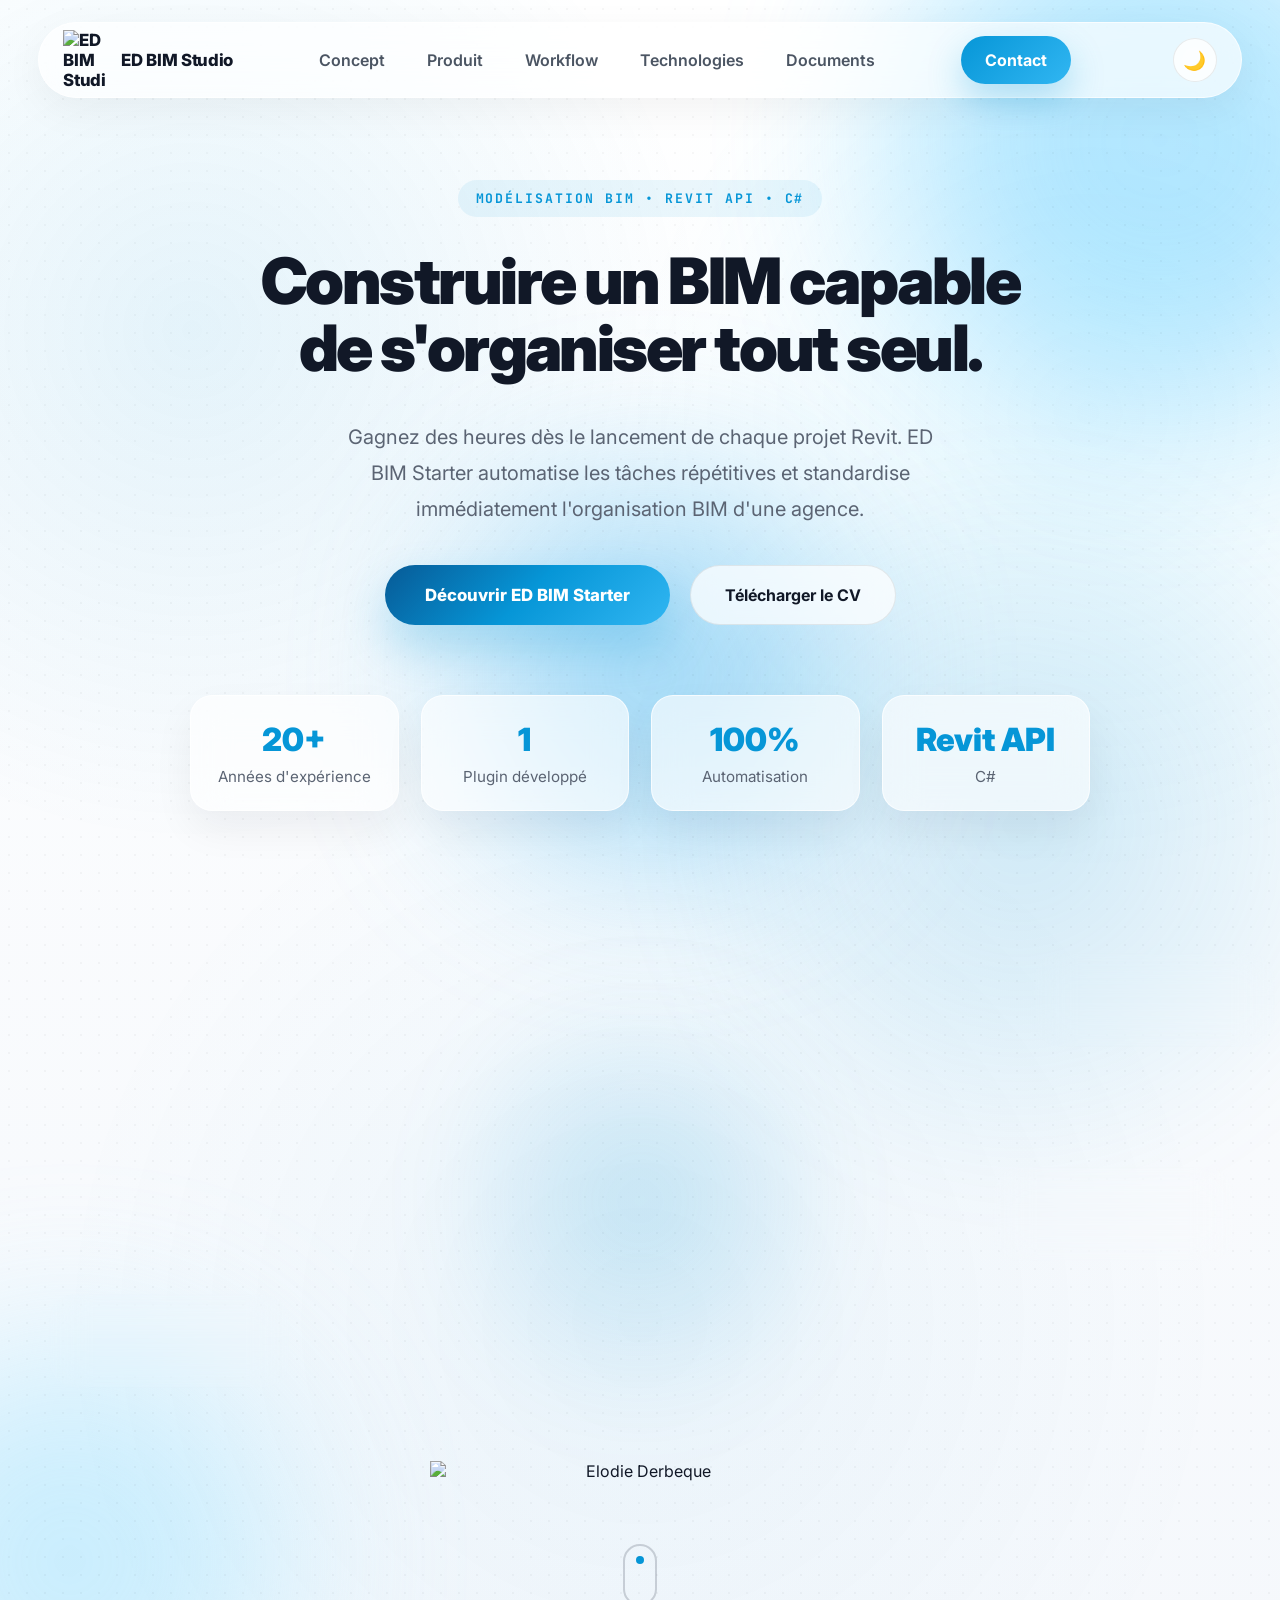
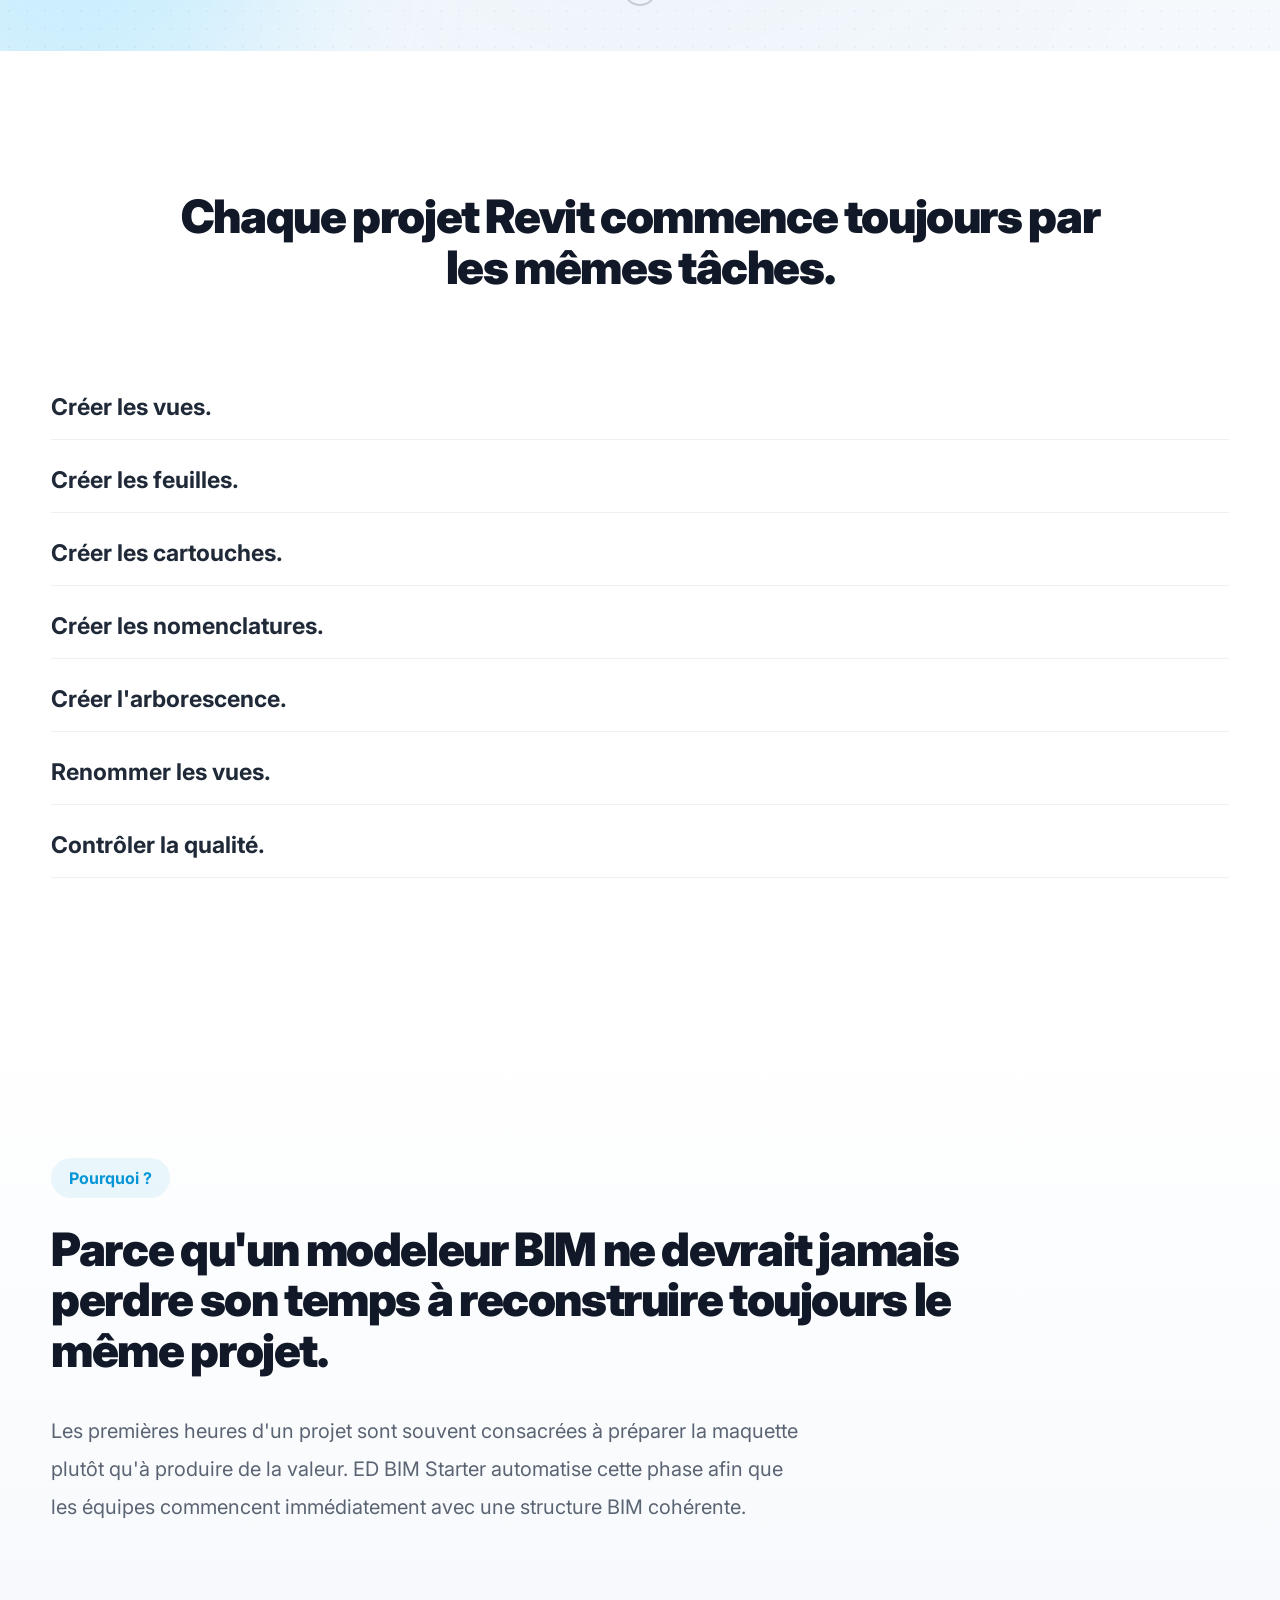
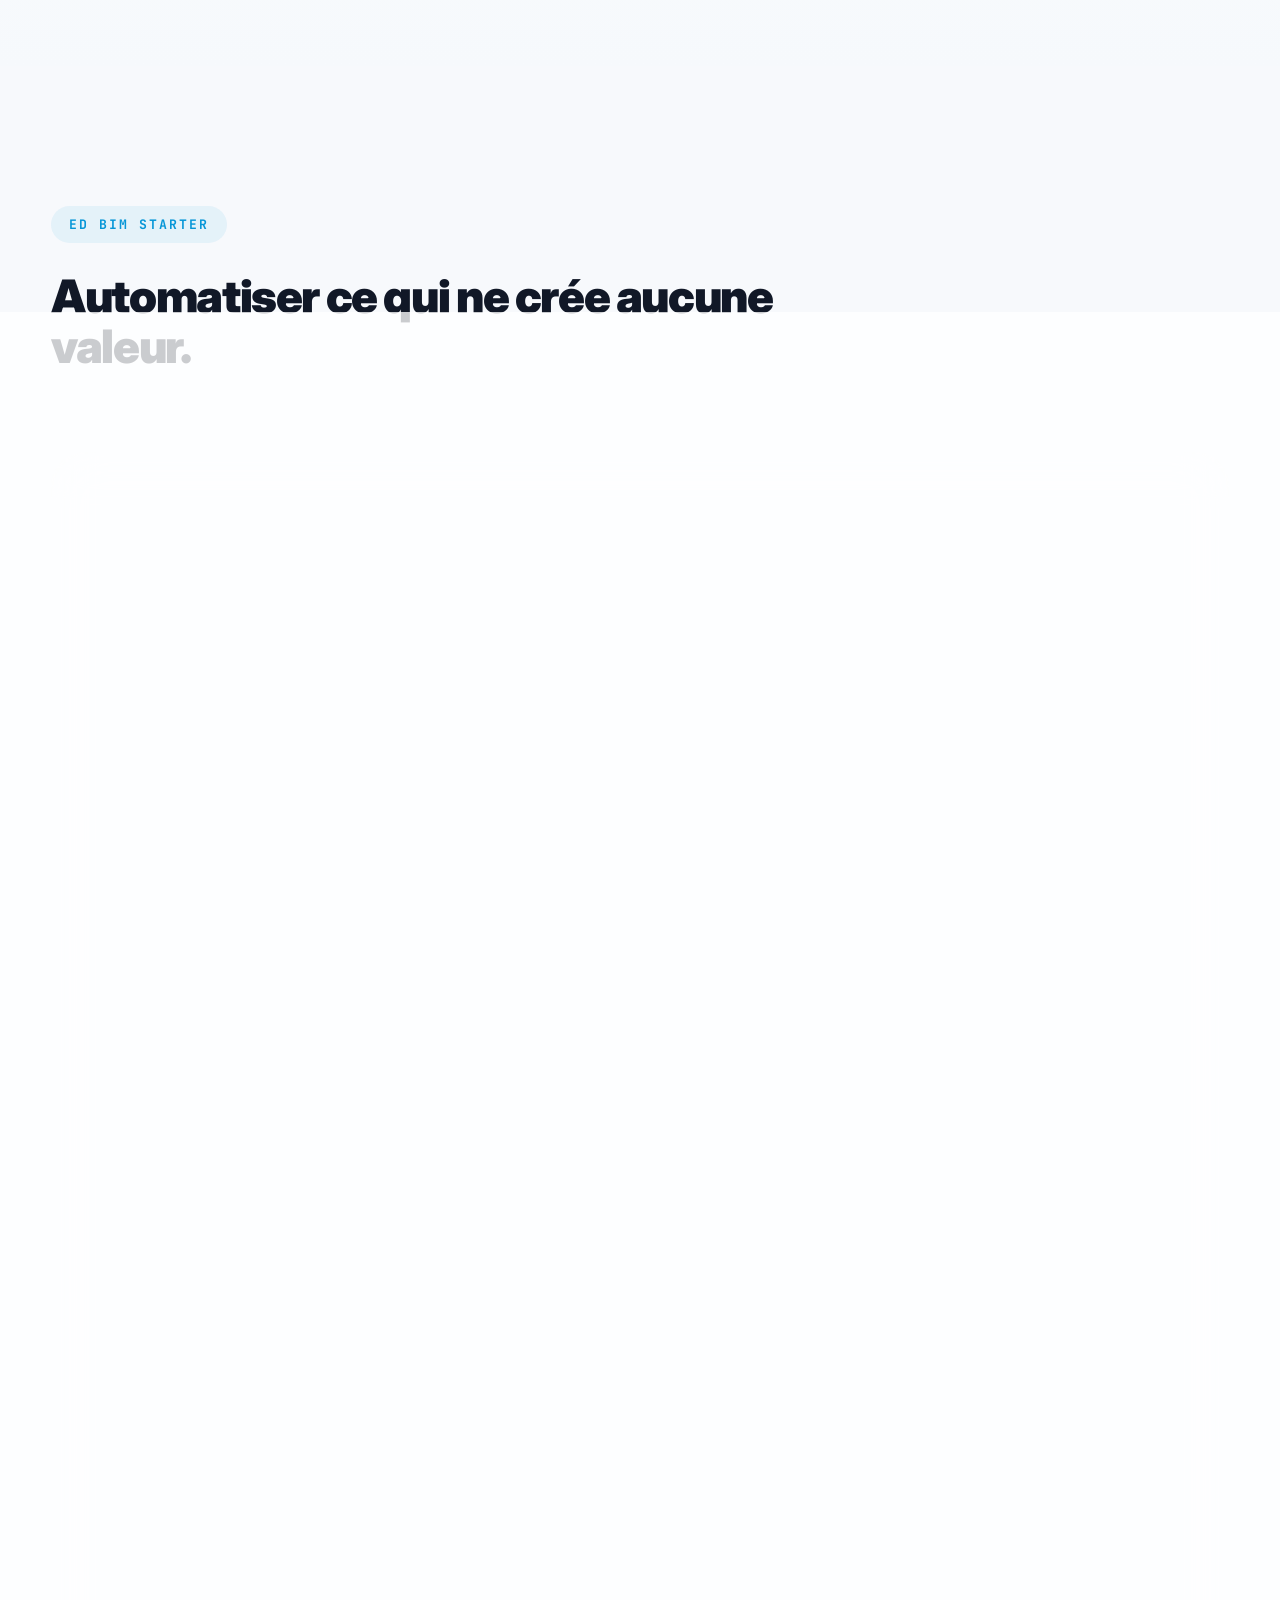
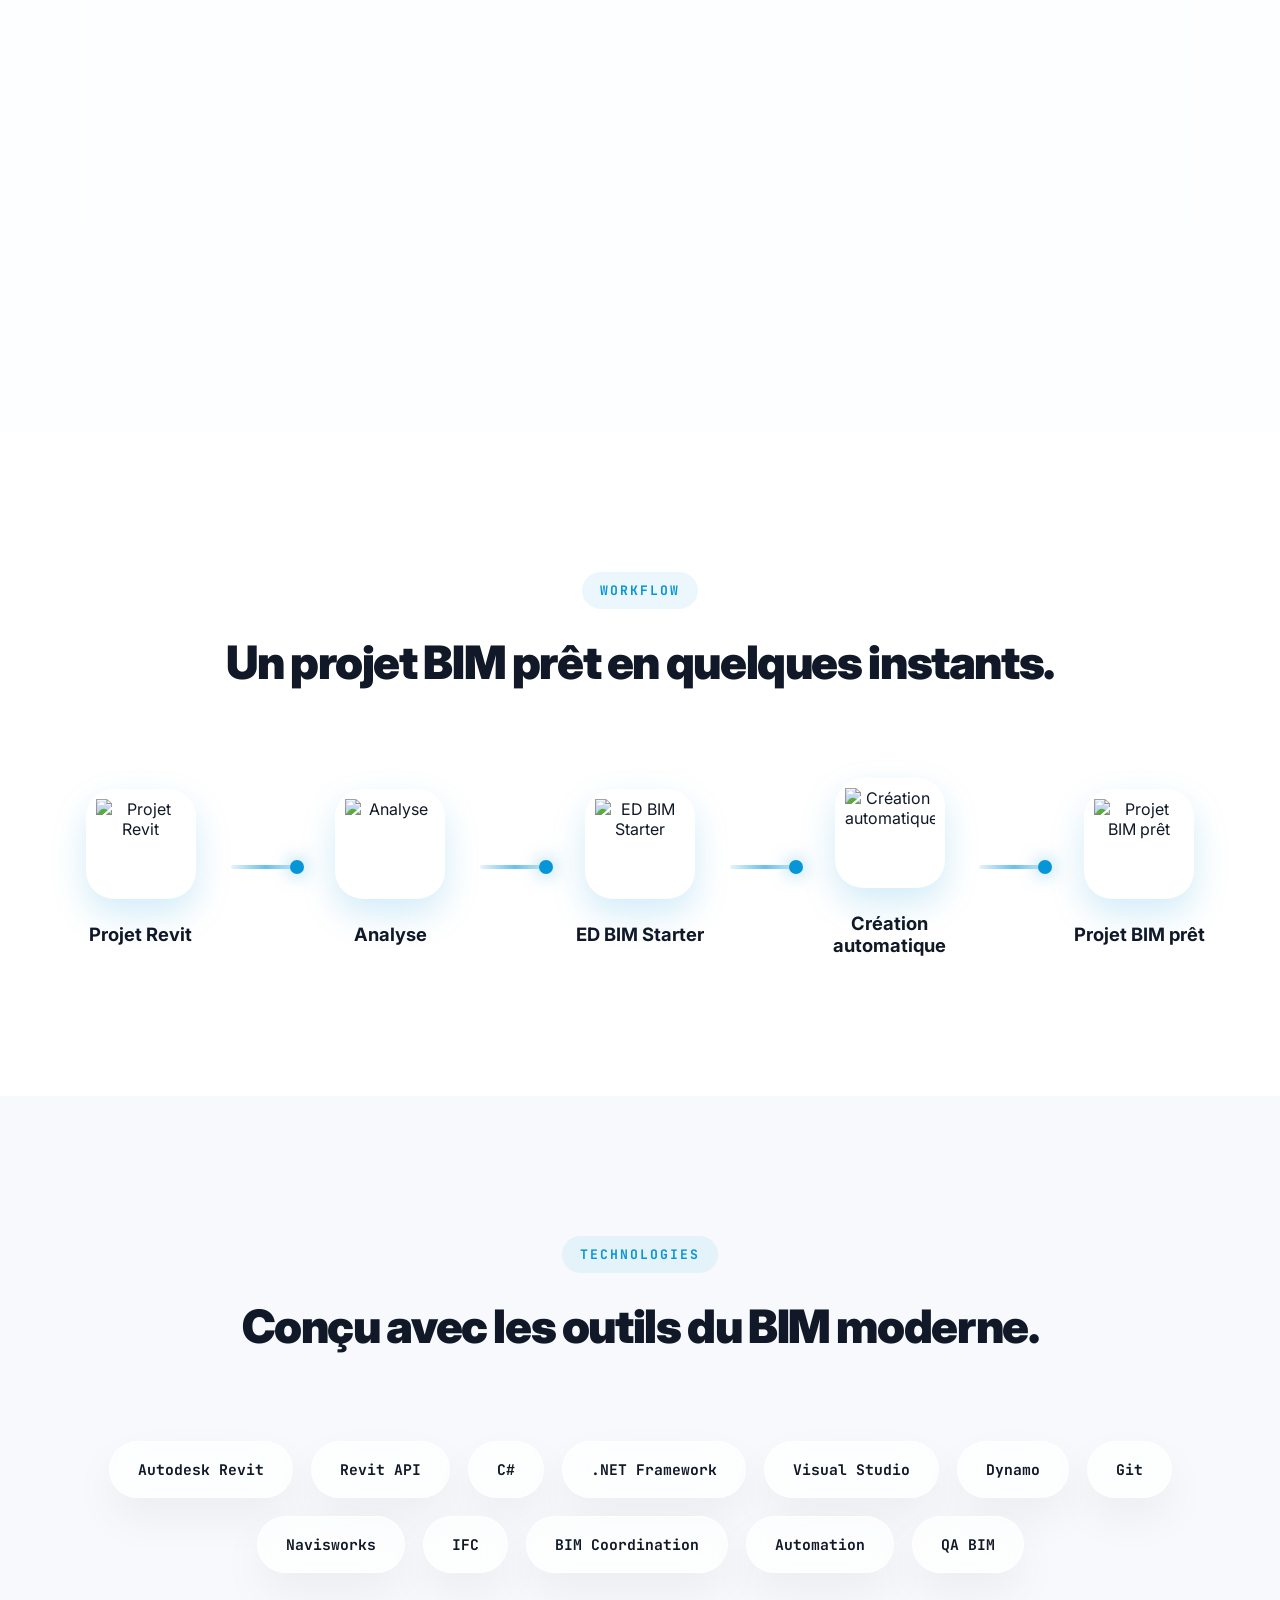
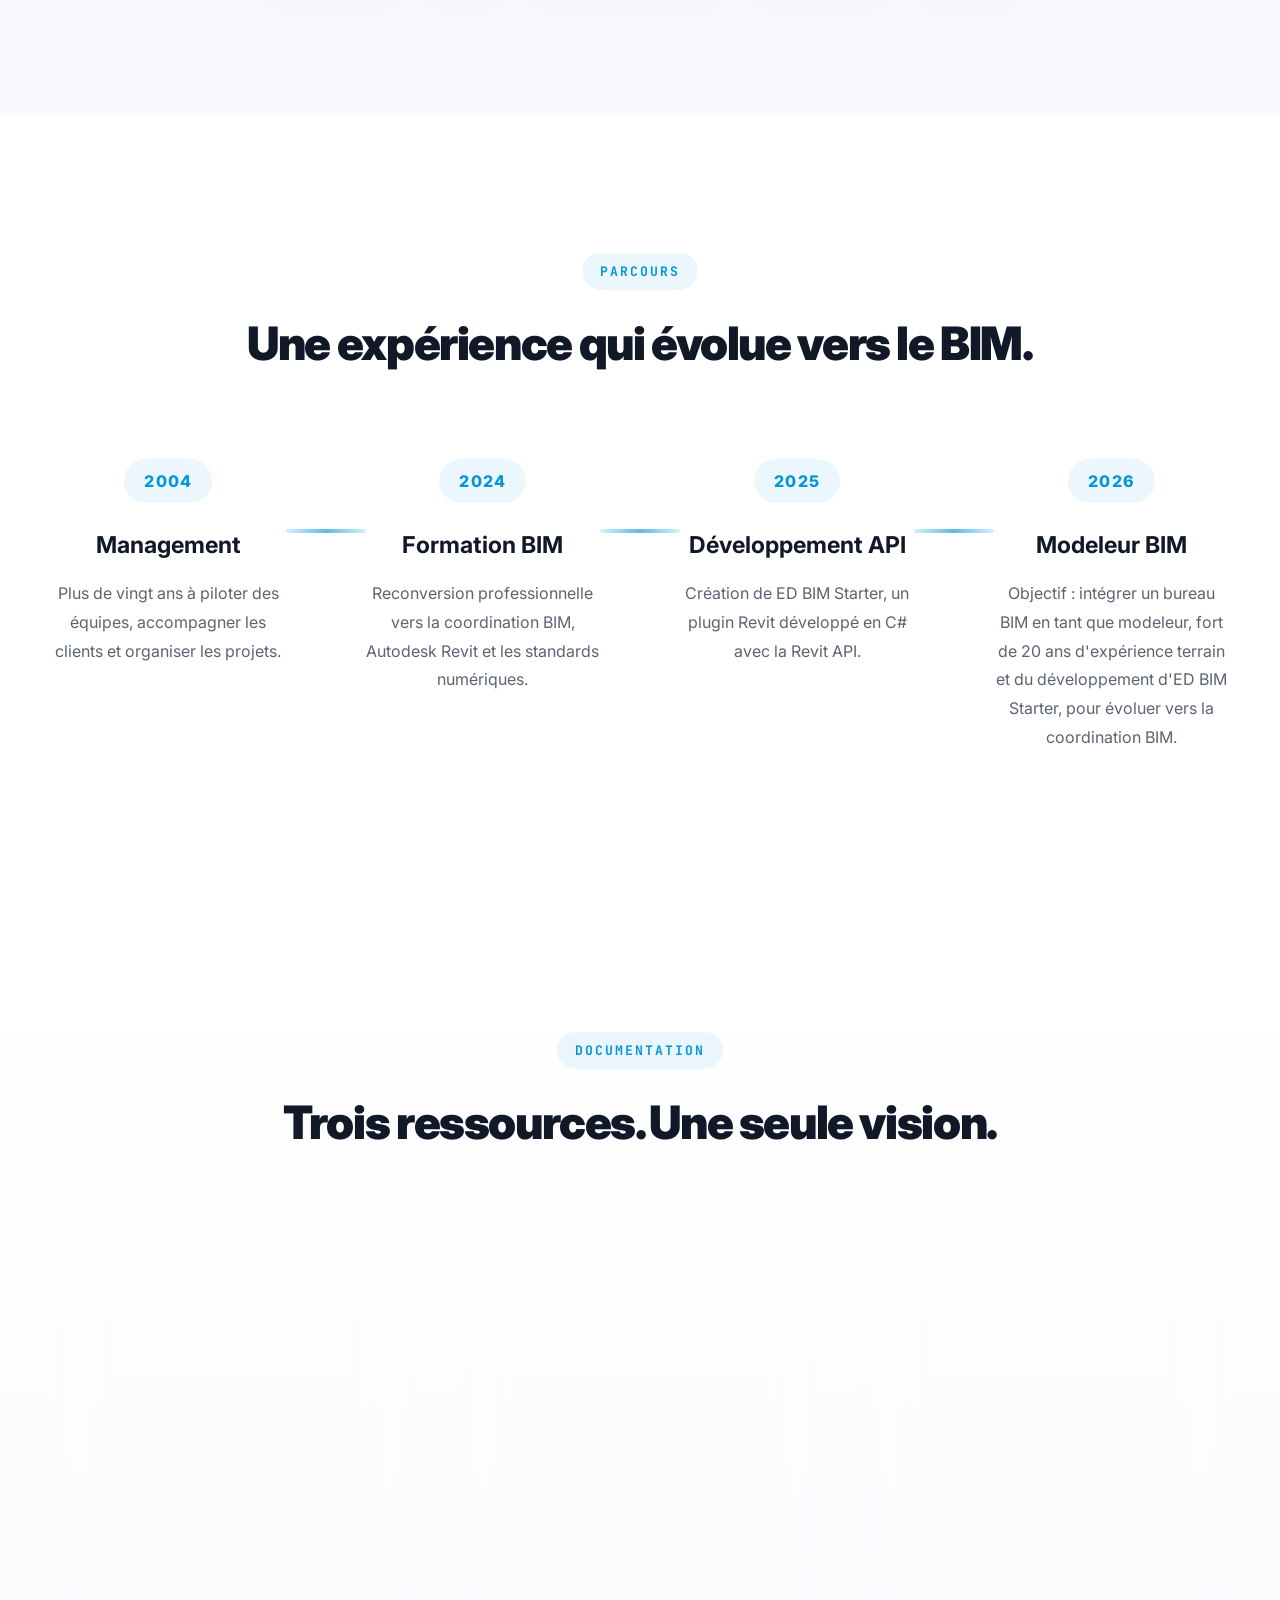
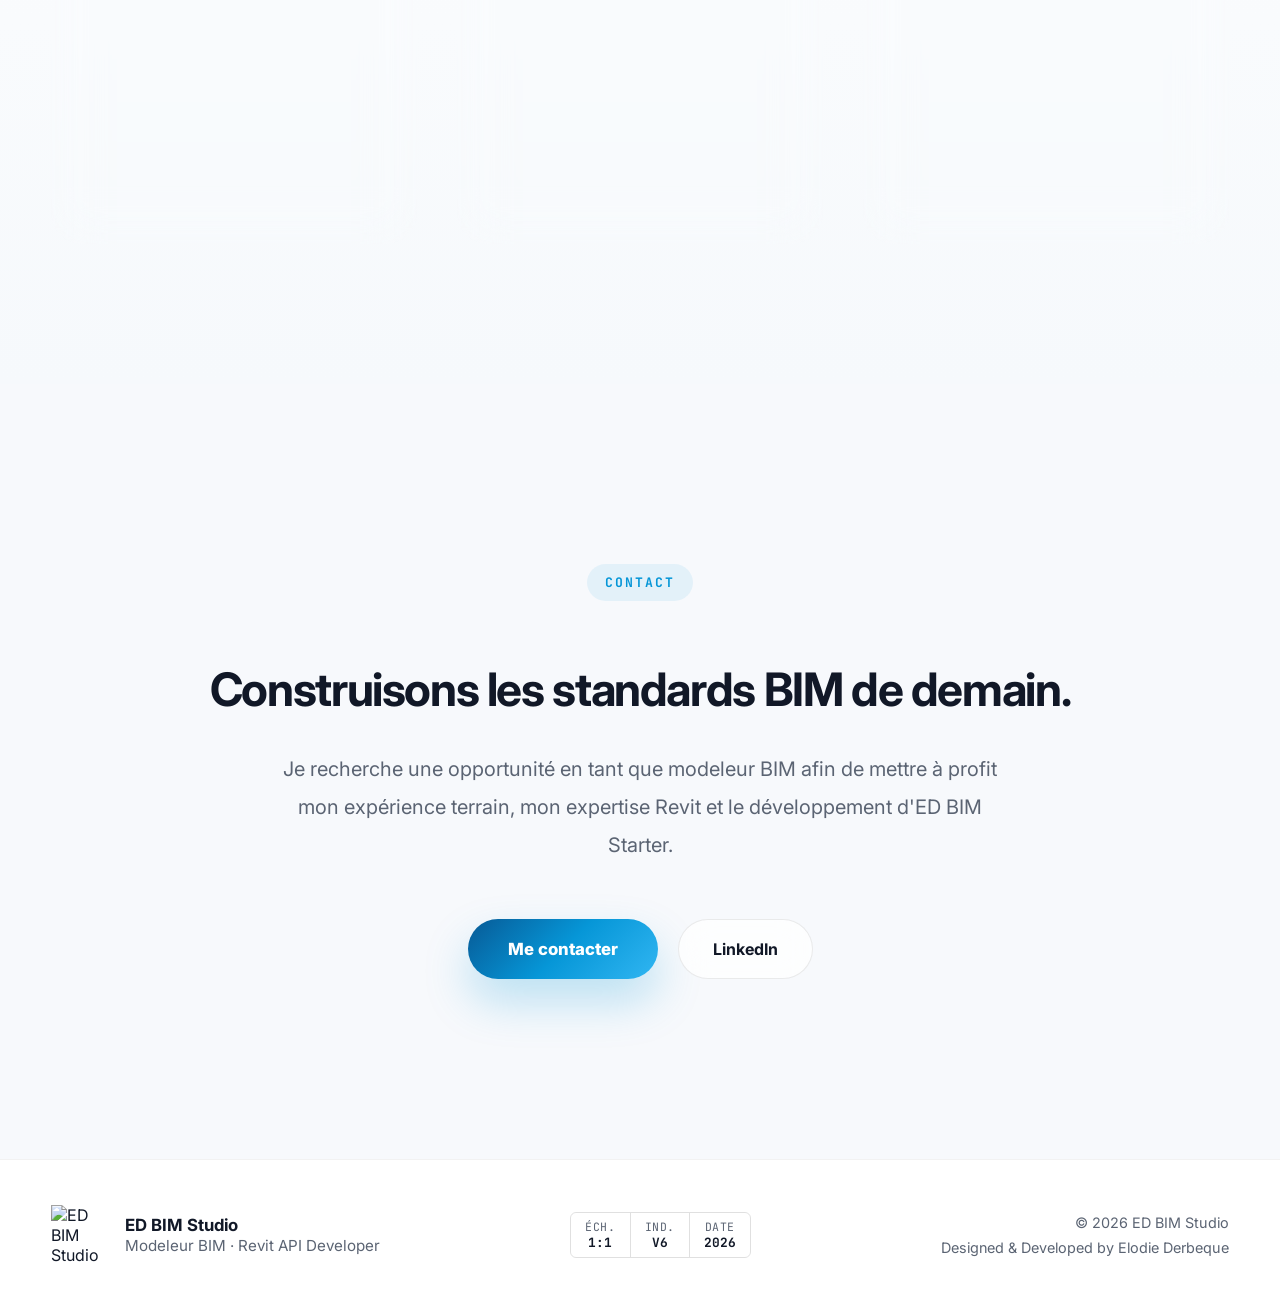
==== index.html @ bfe6a405 "Add files via upload Ajout du site web ED BIM Starter" ====
<!DOCTYPE html>
<html lang="fr">

<head>

    <meta charset="UTF-8">
    <meta name="viewport" content="width=device-width, initial-scale=1.0">

    <title>ED BIM Studio | BIM Automation for Revit</title>

    <meta name="description"
        content="ED BIM Starter est une solution d'automatisation BIM développée par Elodie Derbeque pour Autodesk Revit. Standardisation, arborescence, conventions BIM et automatisation Revit API.">

    <meta name="theme-color" content="#0696D7">

    <link rel="preconnect" href="https://fonts.googleapis.com">
    <link rel="preconnect" href="https://fonts.gstatic.com" crossorigin>

    <link href="https://fonts.googleapis.com/css2?family=Inter:wght@300;400;500;600;700;800;900&family=JetBrains+Mono:wght@500;700&display=swap"
        rel="stylesheet">

    <link rel="stylesheet" href="style.css">

</head>

<body class="loading">

<div class="loader">

    <div class="loaderLogo">ED</div>

</div>

<div id="cursorGlow"></div>

<header class="header">

    <nav class="nav">

        <a href="#" class="logo">

            <img src="assets/Logo.png" alt="ED BIM Studio">

            <span>ED BIM Studio</span>

        </a>

        <ul class="menu">

            <li><a href="#problem">Concept</a></li>
            <li><a href="#solution">Produit</a></li>
            <li><a href="#workflow">Workflow</a></li>
            <li><a href="#technology">Technologies</a></li>
            <li><a href="#documents">Documents</a></li>

        </ul>

        <a href="#contact" class="navButton">

            Contact

        </a>

        <button id="darkToggle" class="darkToggle" aria-label="Basculer le mode sombre">

            <span class="darkIcon">🌙</span>

        </button>

        <button id="menuToggle" class="menuToggle" aria-label="Ouvrir le menu" aria-expanded="false">

            <span></span>
            <span></span>
            <span></span>

        </button>

    </nav>

</header>

<div id="mobileMenu" class="mobileMenu">

    <ul>

        <li><a href="#problem">Concept</a></li>
        <li><a href="#solution">Produit</a></li>
        <li><a href="#workflow">Workflow</a></li>
        <li><a href="#technology">Technologies</a></li>
        <li><a href="#documents">Documents</a></li>
        <li><a href="#contact" class="navButton">Contact</a></li>

    </ul>

</div>

<main>

<!-- ===================================================== -->
<!-- HERO -->
<!-- ===================================================== -->

<section class="hero">

    <div class="mesh mesh1"></div>
    <div class="mesh mesh2"></div>
    <div class="mesh mesh3"></div>

    <div class="heroHalo"></div>

    <div class="heroGrid">

        <div class="heroContent">

            <div class="eyebrow">

                MODÉLISATION BIM • REVIT API • C#

            </div>

            <h1>

                Construire un BIM
                capable de
                s'organiser
                tout seul.

            </h1>

            <p class="heroLead">

                Gagnez des heures dès le lancement de chaque projet Revit.
                ED BIM Starter automatise les tâches répétitives et
                standardise immédiatement l'organisation BIM d'une agence.

            </p>

            <div class="heroButtons">

                <a href="#solution" class="primaryButton">

                    Découvrir ED BIM Starter

                </a>

                <a href="assets/CV.pdf"
                    target="_blank"
                    class="secondaryButton">

                    Télécharger le CV

                </a>

            </div>

            <div class="heroStats">

                <div class="stat">

                    <span>20+</span>

                    <small>Années d'expérience</small>

                </div>

                <div class="stat">

                    <span>1</span>

                    <small>Plugin développé</small>

                </div>

                <div class="stat">

                    <span>100%</span>

                    <small>Automatisation</small>

                </div>

                <div class="stat">

                    <span>Revit API</span>

                    <small>C#</small>

                </div>

            </div>

        </div>

        <div class="heroVisual">

            <div class="floatingCard top">

                <span class="cardTitle">

                    Initialisation

                </span>

                <strong>

                    Projet BIM

                </strong>

            </div>

            <div class="floatingCard right">

                <span class="cardTitle">

                    Convention

                </span>

                <strong>

                    Standard BIM

                </strong>

            </div>

            <div class="floatingCard left">

                <span class="cardTitle">

                    QA BIM

                </span>

                <strong>

                    Validation

                </strong>

            </div>

            <div class="portrait">

                <img
                    src="assets/Photo.png"
                    alt="Elodie Derbeque">

            </div>

        </div>

    </div>

    <div class="scrollIndicator">

        <span></span>

    </div>

</section>

<!-- ===================================================== -->
<!-- PROBLEM -->
<!-- ===================================================== -->

<section
id="problem"
class="problem">

<div class="container">

    <div class="problemTitle">

        <h2>

            Chaque projet Revit
            commence toujours
            par les mêmes tâches.

        </h2>

    </div>

    <div class="problemList">

        <div>Créer les vues.</div>

        <div>Créer les feuilles.</div>

        <div>Créer les cartouches.</div>

        <div>Créer les nomenclatures.</div>

        <div>Créer l'arborescence.</div>

        <div>Renommer les vues.</div>

        <div>Contrôler la qualité.</div>

    </div>

</div>

</section>
<!-- ===================================================== -->
<!-- WHY -->
<!-- ===================================================== -->

<section class="why">

    <div class="container">

        <div class="whyLabel">

            Pourquoi ?

        </div>

        <h2 class="whyTitle">

            Parce qu'un modeleur BIM
            ne devrait jamais perdre
            son temps
            à reconstruire
            toujours le même projet.

        </h2>

        <p class="whyText">

            Les premières heures d'un projet sont souvent consacrées
            à préparer la maquette plutôt qu'à produire de la valeur.
            ED BIM Starter automatise cette phase afin que les équipes
            commencent immédiatement avec une structure BIM cohérente.

        </p>

    </div>

</section>

<!-- ===================================================== -->
<!-- SOLUTION -->
<!-- ===================================================== -->

<section
id="solution"
class="solution">

<div class="container">

    <div class="sectionHeader">

        <span class="sectionEyebrow">

            ED BIM Starter

        </span>

        <h2>

            Automatiser
            ce qui ne crée
            aucune valeur.

        </h2>

    </div>

    <div class="softwareWindow">

        <div class="windowBar">

            <div class="windowButtons">

                <span class="red"></span>
                <span class="yellow"></span>
                <span class="green"></span>

            </div>

            <div class="windowTitle">

                ED BIM Starter

            </div>

        </div>

        <div class="windowContent">

            <!-- ======================== -->
            <!-- Sidebar -->
            <!-- ======================== -->

            <aside class="windowSidebar">

                <div class="sidebarLogo">

                    <img src="assets/Logo.png" alt="ED BIM Starter">

                </div>

                <ul>

                    <li class="active" data-tab="dashboard">

                        Tableau de bord

                    </li>

                    <li data-tab="init">

                        Initialisation

                    </li>

                    <li data-tab="arbo">

                        Arborescence

                    </li>

                    <li data-tab="convention">

                        Convention BIM

                    </li>

                    <li data-tab="cartouches">

                        Cartouches

                    </li>

                    <li data-tab="qa">

                        QA BIM

                    </li>

                    <li data-tab="params">

                        Paramètres

                    </li>

                </ul>

            </aside>

            <!-- ======================== -->
            <!-- Capture Plugin -->
            <!-- ======================== -->

            <div class="pluginPreview">

                <div class="tabContent active" data-tab="dashboard">

                    <img
                        src="assets/plugin.png"
                        alt="ED BIM Starter">

                </div>

                <div class="tabContent" data-tab="init">

                    <div class="tabCard">
                        <span class="tabBadge">G6 · INIT PROJET</span>
                        <h4>Initialisation automatique</h4>
                        <p>Création immédiate de la structure du projet : gabarit, vues, feuilles et nomenclatures de base, prêts dès l'ouverture.</p>
                    </div>

                </div>

                <div class="tabContent" data-tab="arbo">

                    <div class="tabCard">
                        <span class="tabBadge">G1 · G5</span>
                        <h4>Arborescence normalisée</h4>
                        <p>Conservation (G1) ou restauration (G5) automatique de l'arborescence de vues selon la convention BIM du bureau.</p>
                    </div>

                </div>

                <div class="tabContent" data-tab="convention">

                    <div class="tabCard">
                        <span class="tabBadge">ED_*</span>
                        <h4>Convention de nommage BIM</h4>
                        <p>Paramètres partagés <code>ED_Discipline</code>, <code>ED_Phase</code>, <code>ED_Type_Vue</code> pour un nommage cohérent sur tout le projet.</p>
                    </div>

                </div>

                <div class="tabContent" data-tab="cartouches">

                    <div class="tabCard">
                        <span class="tabBadge">G2 · AUTO</span>
                        <h4>Cartouches intelligents</h4>
                        <p>Auto-nommage et dépersonnalisation bureau (DÉPERSO BUREAU) appliqués automatiquement sur les cartouches du projet.</p>
                    </div>

                </div>

                <div class="tabContent" data-tab="qa">

                    <div class="tabCard">
                        <span class="tabBadge">CONTROL · EXPORT</span>
                        <h4>Contrôle qualité BIM</h4>
                        <p>Système de score avant export (EXPORT MASSE, EXPORT IFC) pour valider la conformité du modèle.</p>
                    </div>

                </div>

                <div class="tabContent" data-tab="params">

                    <div class="tabCard">
                        <span class="tabBadge">G3 · G4</span>
                        <h4>Paramètres & standardisation</h4>
                        <p>TRIER & NAV et Deploy gabarit neuf : déploiement des réglages ED sur un nouveau projet en un clic.</p>
                    </div>

                </div>

            </div>

            <!-- ======================== -->
            <!-- Features -->
            <!-- ======================== -->

            <div class="featurePanel">

                <span class="panelTitle">

                    Fonctionnalités

                </span>

                <ul>

                    <li>✔ Initialisation automatique</li>

                    <li>✔ Arborescence normalisée</li>

                    <li>✔ Convention de nommage BIM</li>

                    <li>✔ Cartouches intelligents</li>

                    <li>✔ Contrôle qualité BIM</li>

                    <li>✔ Standardisation bureau</li>

                    <li>✔ Préparation du projet</li>

                    <li>✔ Revit API C#</li>

                </ul>

                <div class="statusCard">

                    <span>

                        État

                    </span>

                    <strong>

                        Prototype fonctionnel

                    </strong>

                </div>

            </div>

        </div>

    </div>

</div>

</section>

<!-- ===================================================== -->
<!-- WORKFLOW -->
<!-- ===================================================== -->

<section
id="workflow"
class="workflow">

<div class="container">

    <div class="sectionHeader center">

        <span class="sectionEyebrow">

            Workflow

        </span>

        <h2>

            Un projet BIM prêt
            en quelques instants.

        </h2>

    </div>

    <div class="workflowLine">

        <div class="workflowItem">

            <div class="workflowIcon">

                <img src="assets/workflow-01-revit.png" alt="Projet Revit">

            </div>

            <h3>

                Projet Revit

            </h3>

        </div>

        <div class="workflowArrow"></div>

        <div class="workflowItem">

            <div class="workflowIcon">

                <img src="assets/workflow-02-analyse.png" alt="Analyse">

            </div>

            <h3>

                Analyse

            </h3>

        </div>

        <div class="workflowArrow"></div>

        <div class="workflowItem">

            <div class="workflowIcon">

                <img src="assets/workflow-03-edbimstarter.png" alt="ED BIM Starter">

            </div>

            <h3>

                ED BIM Starter

            </h3>

        </div>

        <div class="workflowArrow"></div>

        <div class="workflowItem">

            <div class="workflowIcon">

                <img src="assets/workflow-04-creation.png" alt="Création automatique">

            </div>

            <h3>

                Création automatique

            </h3>

        </div>

        <div class="workflowArrow"></div>

        <div class="workflowItem">

            <div class="workflowIcon">

                <img src="assets/workflow-05-pret.png" alt="Projet BIM prêt">

            </div>

            <h3>

                Projet BIM prêt

            </h3>

        </div>

    </div>

</div>

</section>
<!-- ===================================================== -->
<!-- TECHNOLOGIES -->
<!-- ===================================================== -->

<section
id="technology"
class="technology">

    <div class="container">

        <div class="sectionHeader center">

            <span class="sectionEyebrow">

                Technologies

            </span>

            <h2>

                Conçu avec
                les outils
                du BIM moderne.

            </h2>

        </div>

        <div class="techCloud">

            <span class="chip">Autodesk Revit</span>
            <span class="chip">Revit API</span>
            <span class="chip">C#</span>
            <span class="chip">.NET Framework</span>
            <span class="chip">Visual Studio</span>
            <span class="chip">Dynamo</span>
            <span class="chip">Git</span>
            <span class="chip">Navisworks</span>
            <span class="chip">IFC</span>
            <span class="chip">BIM Coordination</span>
            <span class="chip">Automation</span>
            <span class="chip">QA BIM</span>

        </div>

    </div>

</section>

<!-- ===================================================== -->
<!-- TIMELINE -->
<!-- ===================================================== -->

<section
class="timeline">

    <div class="container">

        <div class="sectionHeader center">

            <span class="sectionEyebrow">

                Parcours

            </span>

            <h2>

                Une expérience
                qui évolue
                vers le BIM.

            </h2>

        </div>

        <div class="timelineLine">

            <div class="timelineItem">

                <span class="year">

                    2004

                </span>

                <h3>

                    Management

                </h3>

                <p>

                    Plus de vingt ans
                    à piloter des équipes,
                    accompagner les clients
                    et organiser les projets.

                </p>

            </div>

            <div class="timelineConnector"></div>

            <div class="timelineItem">

                <span class="year">

                    2024

                </span>

                <h3>

                    Formation BIM

                </h3>

                <p>

                    Reconversion professionnelle
                    vers la coordination BIM,
                    Autodesk Revit
                    et les standards numériques.

                </p>

            </div>

            <div class="timelineConnector"></div>

            <div class="timelineItem">

                <span class="year">

                    2025

                </span>

                <h3>

                    Développement API

                </h3>

                <p>

                    Création de
                    ED BIM Starter,
                    un plugin Revit
                    développé en C#
                    avec la Revit API.

                </p>

            </div>

            <div class="timelineConnector"></div>

            <div class="timelineItem">

                <span class="year">

                    2026

                </span>

                <h3>

                    Modeleur BIM

                </h3>

                <p>

                    Objectif :
                    intégrer un bureau BIM
                    en tant que modeleur,
                    fort de 20 ans
                    d'expérience terrain
                    et du développement
                    d'ED BIM Starter,
                    pour évoluer
                    vers la coordination BIM.

                </p>

            </div>

        </div>

    </div>

</section>

<!-- ===================================================== -->
<!-- DOCUMENTS -->
<!-- ===================================================== -->

<section
id="documents"
class="documents">

    <div class="container">

        <div class="sectionHeader center">

            <span class="sectionEyebrow">

                Documentation

            </span>

            <h2>

                Trois ressources.
                Une seule vision.

            </h2>

        </div>

        <div class="finderGrid">

            <!-- CV -->

            <article class="finderCard">

                <div class="finderTop">

                    <div class="finderDots">

                        <span></span>
                        <span></span>
                        <span></span>

                    </div>

                    <span>

                        Curriculum Vitae

                    </span>

                </div>

                <div class="finderBody">

                    <div class="pdfIcon">

                        PDF

                    </div>

                    <h3>

                        CV

                    </h3>

                    <p>

                        Mon parcours,
                        mes compétences,
                        mon expérience
                        et ma spécialisation BIM.

                    </p>

                    <a
                        href="assets/CV.pdf"
                        target="_blank"
                        class="finderButton">

                        Ouvrir le PDF

                    </a>

                </div>

            </article>

            <!-- TFE -->

            <article class="finderCard">

                <div class="finderTop">

                    <div class="finderDots">

                        <span></span>
                        <span></span>
                        <span></span>

                    </div>

                    <span>

                        Travail de Fin d'Études

                    </span>

                </div>

                <div class="finderBody">

                    <div class="pdfIcon">

                        PDF

                    </div>

                    <h3>

                        TFE

                    </h3>

                    <p>

                        Recherche,
                        développement
                        et conception
                        d'ED BIM Starter
                        avec la Revit API.

                    </p>

                    <a
                        href="assets/TFE.pdf"
                        target="_blank"
                        class="finderButton">

                        Consulter

                    </a>

                </div>

            </article>

            <!-- PLUGIN -->

            <article class="finderCard">

                <div class="finderTop">

                    <div class="finderDots">

                        <span></span>
                        <span></span>
                        <span></span>

                    </div>

                    <span>

                        ED BIM Starter

                    </span>

                </div>

                <div class="finderBody">

                    <div class="pdfIcon exeIcon">

                        EXE

                    </div>

                    <h3>

                        Installateur

                    </h3>

                    <p>

                        Installe le plugin
                        ED BIM Starter
                        sur Autodesk Revit
                        (Windows).

                    </p>

                    <a
                        href="assets/ED_BIM_Starter_Installation.exe"
                        download
                        class="finderButton">

                        Télécharger le .exe

                    </a>

                </div>

            </article>

        </div>

    </div>

</section>
<!-- ===================================================== -->
<!-- CONTACT -->
<!-- ===================================================== -->

<section
id="contact"
class="contact">

    <div class="container contactContainer">

        <span class="sectionEyebrow">

            Contact

        </span>

        <h2>

            Construisons
            les standards BIM
            de demain.

        </h2>

        <p>

            Je recherche une opportunité en tant que modeleur BIM
            afin de mettre à profit mon expérience terrain,
            mon expertise Revit et le développement d'ED BIM Starter.

        </p>

        <div class="contactButtons">

            <a
                href="mailto:elodie.derbeque@gmail.com"
                class="primaryButton">

                Me contacter

            </a>

            <a
                href="https://www.linkedin.com/in/elodie-derbeque/"
                target="_blank"
                class="secondaryButton">

                LinkedIn

            </a>

        </div>

    </div>

</section>

<!-- ===================================================== -->
<!-- FOOTER -->
<!-- ===================================================== -->

<footer class="footer">

    <div class="footerContainer">

        <div class="footerBrand">

            <img
                src="assets/Logo.png"
                alt="ED BIM Studio">

            <div>

                <strong>

                    ED BIM Studio

                </strong>

                <span>

                    Modeleur BIM · Revit API Developer

                </span>

            </div>

        </div>

        <div class="footerCartouche">

            <div class="cartoucheRow"><span>ÉCH.</span><strong>1:1</strong></div>
            <div class="cartoucheRow"><span>IND.</span><strong>V6</strong></div>
            <div class="cartoucheRow"><span>DATE</span><strong>2026</strong></div>

        </div>

        <div class="footerRight">

            <span>

                © 2026 ED BIM Studio

            </span>

            <span>

                Designed & Developed by Elodie Derbeque

            </span>

        </div>

    </div>

</footer>

<!-- ===================================================== -->
<!-- BACK TO TOP -->
<!-- ===================================================== -->

<button
id="backToTop"
class="backToTop"
aria-label="Retour en haut">

    ↑

</button>

</main>

<script src="script.js"></script>

</body>

</html>
---- style.css ----
/*==================================================
 ED BIM STUDIO V6 PREMIUM
 Author : Elodie Derbeque
==================================================*/


/*==================================================
 GOOGLE FONT
==================================================*/

@import url('https://fonts.googleapis.com/css2?family=Inter:wght@300;400;500;600;700;800;900&display=swap');


/*==================================================
 VARIABLES
==================================================*/

:root{

    --blue:#0696D7;
    --blue-light:#31B6F2;
    --blue-deep:#075A96;

    --bg:#F7F9FC;
    --surface:#FFFFFF;
    --surface-2:rgba(255,255,255,.68);

    --text:#111827;
    --text-light:#5B6473;

    --border:rgba(255,255,255,.55);

    --radius:28px;
    --radius-small:18px;

    --mono:'JetBrains Mono','SFMono-Regular',Consolas,monospace;

    --shadow:
        0 20px 70px rgba(15,23,42,.08);

    --shadow-hover:
        0 35px 80px rgba(6,150,215,.18);

    --transition:.45s cubic-bezier(.22,.61,.36,1);

}


/*==================================================
 RESET
==================================================*/

*{

    margin:0;
    padding:0;
    box-sizing:border-box;

}

*::before,
*::after{

    box-sizing:border-box;

}

html{

    scroll-behavior:smooth;

}

body{

    font-family:"Inter",sans-serif;

    background:var(--bg);

    color:var(--text);

    overflow-x:hidden;

    -webkit-font-smoothing:antialiased;

}


/*==================================================
 GLOBAL
==================================================*/

img{

    display:block;
    max-width:100%;

}

a{

    color:inherit;
    text-decoration:none;

}

button{

    font-family:inherit;

}

.container{

    width:min(1320px,92%);
    margin:auto;

}

section{

    position:relative;

    padding:140px 0;

}

.sectionHeader{

    max-width:850px;
    margin-bottom:80px;

}

.sectionHeader.center{

    text-align:center;
    margin-inline:auto;
    margin-bottom:90px;

}

.sectionEyebrow{

    display:inline-flex;

    align-items:center;

    gap:10px;

    padding:10px 18px;

    border-radius:999px;

    background:rgba(6,150,215,.08);

    color:var(--blue);

    font-family:var(--mono);

    font-size:.82rem;

    font-weight:700;

    letter-spacing:.15em;

    text-transform:uppercase;

    margin-bottom:28px;

}

.sectionHeader h2{

    font-size:clamp(1.9rem,3.6vw,3.2rem);

    line-height:1.1;

    letter-spacing:-.03em;

    font-weight:900;

}

.sectionHeader p{

    margin-top:30px;

    font-size:1.2rem;

    color:var(--text-light);

    max-width:760px;

}


/*==================================================
 CURSOR GLOW
==================================================*/

#cursorGlow{

    position:fixed;

    width:320px;
    height:320px;

    left:0;
    top:0;

    border-radius:50%;

    pointer-events:none;

    background:

        radial-gradient(circle,
        rgba(6,150,215,.22),
        rgba(6,150,215,.08),
        transparent 70%);

    transform:translate(-50%,-50%);

    z-index:0;

    transition:

        transform .08s linear;

    filter:blur(8px);

}


/*==================================================
 HEADER
==================================================*/

.header{

    position:fixed;

    inset:22px 0 auto 0;

    z-index:1000;

}

.nav{

    width:min(1320px,94%);
    margin:auto;

    height:76px;

    display:flex;

    align-items:center;

    justify-content:space-between;

    padding:0 24px;

    border-radius:999px;

    backdrop-filter:blur(18px);

    background:rgba(255,255,255,.68);

    border:1px solid rgba(255,255,255,.7);

    box-shadow:

        0 12px 40px rgba(0,0,0,.05);

}

.logo{

    display:flex;

    align-items:center;

    gap:16px;

    font-weight:800;

    font-size:1.05rem;

    letter-spacing:-.02em;

}

.logo img{

    width:42px;

}

.menu{

    display:flex;

    list-style:none;

    gap:42px;

}

.menu a{

    color:#4B5563;

    font-weight:600;

    position:relative;

    transition:var(--transition);

}

.menu a::after{

    content:"";

    position:absolute;

    left:0;
    bottom:-8px;

    width:0;

    height:2px;

    background:var(--blue);

    transition:var(--transition);

}

.menu a:hover{

    color:var(--text);

}

.menu a:hover::after{

    width:100%;

}

.navButton{

    padding:14px 24px;

    border-radius:999px;

    color:#fff;

    background:linear-gradient(
        135deg,
        var(--blue),
        var(--blue-light));

    font-weight:700;

    box-shadow:

        0 15px 35px rgba(6,150,215,.28);

    transition:var(--transition);

}

.navButton:hover{

    transform:translateY(-3px) scale(1.04);

}


/*==================================================
 BUTTONS
==================================================*/

.heroButtons,
.contactButtons{

    display:flex;

    gap:20px;

    flex-wrap:wrap;

}

.primaryButton{

    display:inline-flex;

    align-items:center;

    justify-content:center;

    padding:20px 40px;

    border-radius:999px;

    color:#fff;

    font-weight:800;

    font-size:1.05rem;

    background:

        linear-gradient(
        135deg,
        var(--blue-deep),
        var(--blue),
        var(--blue-light));

    transition:var(--transition);

    box-shadow:

        0 22px 45px rgba(6,150,215,.25);

}

.primaryButton:hover{

    transform:translateY(-4px) scale(1.035);

    box-shadow:var(--shadow-hover);

}

.secondaryButton{

    display:inline-flex;

    align-items:center;

    justify-content:center;

    padding:18px 34px;

    border-radius:999px;

    border:1px solid rgba(0,0,0,.08);

    background:rgba(255,255,255,.72);

    backdrop-filter:blur(16px);

    color:var(--text);

    font-weight:700;

    transition:var(--transition);

}

.secondaryButton:hover{

    transform:translateY(-4px) scale(1.03);

}


/*==================================================
 HERO
==================================================*/

.hero{

    min-height:100vh;

    display:flex;

    align-items:center;

    overflow:hidden;

    position:relative;

    padding-top:180px;

    background:

        linear-gradient(
        180deg,
        #ffffff,
        #F5F8FC),

        repeating-linear-gradient(
        0deg,
        rgba(6,150,215,.05) 0px,
        rgba(6,150,215,.05) 1px,
        transparent 1px,
        transparent 88px),

        repeating-linear-gradient(
        90deg,
        rgba(6,150,215,.05) 0px,
        rgba(6,150,215,.05) 1px,
        transparent 1px,
        transparent 88px);

}

.heroGrid{

    width:min(1320px,92%);

    margin:auto;

    display:grid;

    grid-template-columns:1.1fr .9fr;

    gap:90px;

    align-items:center;

    position:relative;

    z-index:5;

}

.heroContent{

    position:relative;

    z-index:10;

}

.eyebrow{

    display:inline-flex;

    padding:10px 18px;

    border-radius:999px;

    background:rgba(6,150,215,.08);

    color:var(--blue);

    font-family:var(--mono);

    font-size:.82rem;

    font-weight:700;

    letter-spacing:.15em;

    margin-bottom:30px;

}

.hero h1{

    font-size:clamp(2.6rem,5vw,4.2rem);

    line-height:1.05;

    font-weight:900;

    letter-spacing:-.04em;

    max-width:760px;

}

.heroLead{

    margin:38px 0;

    max-width:620px;

    font-size:1.25rem;

    color:var(--text-light);

    line-height:1.8;

}


/*==================================================
 MESH GRADIENT
==================================================*/

.mesh{

    position:absolute;

    border-radius:50%;

    filter:blur(90px);

    opacity:.55;

    animation:floatMesh 18s ease-in-out infinite;

}

.mesh1{

    width:520px;
    height:520px;

    background:#7FD7FF;

    top:-120px;
    right:-140px;

}

.mesh2{

    width:420px;
    height:420px;

    background:#A6E5FF;

    left:-140px;
    bottom:-120px;

    animation-delay:-6s;

}

.mesh3{

    width:360px;
    height:360px;

    background:#5ABEF2;

    right:35%;
    top:30%;

    animation-delay:-10s;

}


/*==================================================
 HALO
==================================================*/

.heroHalo{

    position:absolute;

    width:760px;
    height:760px;

    border-radius:50%;

    right:-120px;
    top:50%;

    transform:translateY(-50%);

    background:

        radial-gradient(circle,
        rgba(6,150,215,.18),
        transparent 70%);

    filter:blur(35px);

    animation:pulseHalo 7s ease-in-out infinite;

}
/*==================================================
 HERO VISUAL
==================================================*/

.heroVisual{

    position:relative;

    display:flex;

    justify-content:center;

    align-items:center;

    min-height:760px;

}

.portrait{

    position:relative;

    width:460px;
    height:620px;

    display:flex;

    justify-content:center;
    align-items:flex-end;

    z-index:5;

}

.portrait::before{

    content:"";

    position:absolute;

    inset:35px;

    border-radius:50%;

    background:

        radial-gradient(circle,
        rgba(6,150,215,.20),
        transparent 72%);

    filter:blur(45px);

    animation:portraitGlow 6s ease-in-out infinite;

}

.portrait img{

    width:100%;

    position:relative;

    z-index:5;

    filter:

        drop-shadow(0 40px 60px rgba(0,0,0,.12));

}


/*==================================================
 FLOATING CARDS
==================================================*/

.floatingCard{

    position:absolute;

    width:240px;

    padding:22px;

    border-radius:26px;

    backdrop-filter:blur(18px);

    background:

        rgba(255,255,255,.66);

    border:1px solid rgba(255,255,255,.75);

    box-shadow:

        0 25px 50px rgba(15,23,42,.08);

    transition:.45s;

    z-index:20;

}

.floatingCard:hover{

    transform:

        translateY(-10px)
        scale(1.03);

}

.cardTitle{

    display:block;

    font-size:.72rem;

    text-transform:uppercase;

    letter-spacing:.18em;

    color:var(--blue);

    margin-bottom:8px;

    font-weight:700;

}

.floatingCard strong{

    font-size:1.15rem;

    line-height:1.35;

}


/*----------------------------*/

.floatingCard.top{

    top:60px;

    right:-40px;

    animation:

        floatCard1 8s ease-in-out infinite;

}

.floatingCard.left{

    bottom:120px;

    left:-50px;

    animation:

        floatCard2 9s ease-in-out infinite;

}

.floatingCard.right{

    top:280px;

    right:-90px;

    animation:

        floatCard3 10s ease-in-out infinite;

}


/*==================================================
 HERO STATS
==================================================*/

.heroStats{

    margin-top:70px;

    display:grid;

    grid-template-columns:repeat(4,1fr);

    gap:22px;

}

.stat{

    padding:24px;

    border-radius:22px;

    background:

        rgba(255,255,255,.62);

    backdrop-filter:blur(18px);

    border:1px solid rgba(255,255,255,.7);

    box-shadow:

        0 18px 40px rgba(15,23,42,.06);

}

.stat span{

    display:block;

    font-size:2rem;

    font-weight:900;

    color:var(--blue);

    margin-bottom:8px;

}

.stat small{

    display:block;

    font-size:.95rem;

    color:var(--text-light);

}


/*==================================================
 SCROLL INDICATOR
==================================================*/

.scrollIndicator{

    position:absolute;

    left:50%;

    bottom:45px;

    transform:translateX(-50%);

    width:34px;

    height:62px;

    border-radius:30px;

    border:2px solid rgba(17,24,39,.18);

}

.scrollIndicator span{

    position:absolute;

    left:50%;

    top:10px;

    width:8px;

    height:8px;

    margin-left:-4px;

    border-radius:50%;

    background:var(--blue);

    animation:scrollMouse 2s infinite;

}


/*==================================================
 PROBLEM
==================================================*/

.problem{

    background:#fff;

}

.problemTitle{

    max-width:980px;

    margin:auto;

    text-align:center;

}

.problemTitle h2{

    font-size:clamp(1.9rem,3.6vw,3.2rem);

    line-height:1.1;

    letter-spacing:-.03em;

    font-weight:900;

}

.problemList{

    margin-top:100px;

    display:grid;

    gap:26px;

}

.problemList div{

    font-size:clamp(1.15rem,1.8vw,1.5rem);

    font-weight:700;

    color:#1f2937;

    padding-bottom:18px;

    border-bottom:1px solid rgba(0,0,0,.06);

    transition:.35s;

}

.problemList div:hover{

    color:var(--blue);

    padding-left:18px;

}


/*==================================================
 WHY
==================================================*/

.why{

    background:

        linear-gradient(
        180deg,
        #ffffff,
        #F6F9FC);

}

.whyLabel{

    display:inline-block;

    padding:10px 18px;

    border-radius:999px;

    background:rgba(6,150,215,.08);

    color:var(--blue);

    font-weight:700;

    margin-bottom:26px;

}

.whyTitle{

    font-size:clamp(1.9rem,3.6vw,3.2rem);

    line-height:1.1;

    letter-spacing:-.03em;

    font-weight:900;

    max-width:980px;

}

.whyText{

    margin-top:36px;

    max-width:760px;

    font-size:1.25rem;

    line-height:1.9;

    color:var(--text-light);

}


/*==================================================
 ANIMATIONS
==================================================*/

@keyframes floatCard1{

    0%,100%{

        transform:translateY(0);

    }

    50%{

        transform:translateY(-18px);

    }

}

@keyframes floatCard2{

    0%,100%{

        transform:translateY(0);

    }

    50%{

        transform:translateY(20px);

    }

}

@keyframes floatCard3{

    0%,100%{

        transform:translateY(0);

    }

    50%{

        transform:translateY(-15px);

    }

}

@keyframes portraitGlow{

    0%,100%{

        transform:scale(1);

    }

    50%{

        transform:scale(1.08);

    }

}

@keyframes scrollMouse{

    0%{

        opacity:0;

        transform:translateY(0);

    }

    50%{

        opacity:1;

    }

    100%{

        opacity:0;

        transform:translateY(24px);

    }

}
/*==================================================
 SOLUTION
==================================================*/

.solution{

    background:#F7F9FC;

    overflow:hidden;

}

.softwareWindow{

    margin-top:90px;

    border-radius:34px;

    overflow:hidden;

    background:rgba(255,255,255,.78);

    backdrop-filter:blur(24px);

    border:1px solid rgba(255,255,255,.85);

    box-shadow:

        0 40px 120px rgba(15,23,42,.10);

}


/*==================================================
 WINDOW BAR
==================================================*/

.windowBar{

    height:72px;

    display:flex;

    align-items:center;

    justify-content:space-between;

    padding:0 28px;

    background:rgba(255,255,255,.82);

    border-bottom:1px solid rgba(0,0,0,.05);

}

.windowButtons{

    display:flex;

    gap:10px;

}

.windowButtons span{

    width:13px;

    height:13px;

    border-radius:50%;

}

.windowButtons .red{

    background:#ff5f57;

}

.windowButtons .yellow{

    background:#ffbd2f;

}

.windowButtons .green{

    background:#28c840;

}

.windowTitle{

    position:absolute;

    left:50%;

    transform:translateX(-50%);

    font-weight:700;

    color:#6b7280;

}


/*==================================================
 WINDOW CONTENT
==================================================*/

.windowContent{

    display:grid;

    grid-template-columns:

        260px
        1fr
        320px;

    min-height:720px;

}


/*==================================================
 SIDEBAR
==================================================*/

.windowSidebar{

    background:#fbfcfd;

    border-right:1px solid rgba(0,0,0,.05);

    padding:40px 28px;

}

.sidebarLogo{

    width:64px;

    height:64px;

    border-radius:18px;

    background:var(--surface);

    display:flex;

    justify-content:center;

    align-items:center;

    overflow:hidden;

    padding:8px;

    margin-bottom:45px;

    box-shadow:

        0 20px 40px rgba(6,150,215,.22);

}

.sidebarLogo img{

    width:100%;

    height:100%;

    object-fit:contain;

}

.windowSidebar ul{

    list-style:none;

}

.windowSidebar li{

    padding:14px 18px;

    border-radius:14px;

    margin-bottom:12px;

    font-weight:600;

    color:#64748b;

    transition:.35s;

}

.windowSidebar li:hover{

    background:#eef8fd;

    color:var(--blue);

}

.windowSidebar .active{

    background:rgba(6,150,215,.10);

    color:var(--blue);

}


/*==================================================
 PREVIEW
==================================================*/

.pluginPreview{

    display:flex;

    justify-content:center;

    align-items:center;

    padding:70px;

    position:relative;

    min-height:340px;

    background:

        linear-gradient(
        135deg,
        #ffffff,
        #f4f8fc);

}

.pluginPreview img{

    width:100%;

    max-width:900px;

    border-radius:22px;

    box-shadow:

        0 35px 80px rgba(15,23,42,.10);

    transition:.45s;

}

.pluginPreview img:hover{

    transform:

        translateY(-10px)
        scale(1.02);

}


/*==================================================
 FEATURE PANEL
==================================================*/

.featurePanel{

    padding:50px 36px;

    background:white;

    border-left:1px solid rgba(0,0,0,.05);

}

.panelTitle{

    display:block;

    font-size:.8rem;

    color:var(--blue);

    font-weight:800;

    letter-spacing:.15em;

    margin-bottom:30px;

    text-transform:uppercase;

}

.featurePanel ul{

    list-style:none;

}

.featurePanel li{

    padding:18px 0 18px 16px;

    border-bottom:1px solid rgba(0,0,0,.05);

    border-left:3px solid var(--blue);

    font-weight:600;

    color:#374151;

}

.featurePanel li:nth-child(2){ border-left-color:#F59E0B; }
.featurePanel li:nth-child(3){ border-left-color:#10B981; }
.featurePanel li:nth-child(4){ border-left-color:#8B5CF6; }
.featurePanel li:nth-child(5){ border-left-color:#EF4444; }
.featurePanel li:nth-child(6){ border-left-color:#0EA5E9; }
.featurePanel li:nth-child(7){ border-left-color:#F59E0B; }
.featurePanel li:nth-child(8){ border-left-color:#10B981; }

.featurePanel li:last-child{

    border:none;

}


/*==================================================
 STATUS CARD
==================================================*/

.statusCard{

    margin-top:40px;

    padding:30px;

    border-radius:22px;

    background:

        linear-gradient(
        135deg,
        rgba(6,150,215,.08),
        rgba(6,150,215,.02));

}

.statusCard span{

    display:block;

    color:#6b7280;

    margin-bottom:10px;

}

.statusCard strong{

    font-size:1.35rem;

    color:var(--blue);

}


/*==================================================
 HOVER EFFECTS
==================================================*/

.softwareWindow:hover{

    box-shadow:

        0 60px 140px rgba(6,150,215,.14);

}

.featurePanel li:hover{

    padding-left:12px;

    color:var(--blue);

}

.statusCard:hover{

    transform:translateY(-6px);

    transition:.35s;

}
/*==================================================
 WORKFLOW
==================================================*/

.workflow{

    background:#ffffff;

    overflow:hidden;

}

.workflowLine{

    margin-top:90px;

    display:grid;

    grid-template-columns:
        1fr 70px
        1fr 70px
        1fr 70px
        1fr 70px
        1fr;

    align-items:center;

}

.workflowItem{

    position:relative;

    text-align:center;

}

.workflowIcon{

    width:110px;

    height:110px;

    margin:auto;

    border-radius:28px;

    display:flex;

    justify-content:center;

    align-items:center;

    overflow:hidden;

    background:var(--surface);

    box-shadow:0 15px 35px rgba(6,150,215,.18);

    padding:10px;

    transition:.45s;

}

.workflowItem:hover .workflowIcon{

    transform:
        translateY(-8px)
        rotate(-4deg);

}

.workflowIcon img{

    width:100%;

    height:100%;

    object-fit:contain;

}

.workflowItem h3{

    margin-top:24px;

    font-size:1.15rem;

    font-weight:700;

}

.workflowArrow{

    height:4px;

    border-radius:999px;

    background:

        linear-gradient(
        90deg,
        rgba(6,150,215,.10),
        rgba(6,150,215,.60),
        rgba(6,150,215,.10));

    position:relative;

}

.workflowArrow::before{

    content:"";

    position:absolute;

    right:-3px;

    top:50%;

    width:14px;

    height:14px;

    margin-top:-7px;

    border-radius:50%;

    background:var(--blue);

    box-shadow:

        0 0 18px rgba(6,150,215,.55);

}

/*==================================================
 TECHNOLOGIES
==================================================*/

.technology{

    background:#F7F9FC;

}

.techCloud{

    display:flex;

    justify-content:center;

    flex-wrap:wrap;

    gap:18px;

}

.chip{

    padding:18px 28px;

    border-radius:999px;

    background:

        rgba(255,255,255,.72);

    backdrop-filter:blur(18px);

    border:1px solid rgba(255,255,255,.75);

    box-shadow:

        0 20px 45px rgba(15,23,42,.05);

    font-family:var(--mono);

    font-weight:700;

    font-size:.92rem;

    transition:.35s;

}

.chip:hover{

    background:var(--blue);

    color:white;

    transform:
        translateY(-6px);

    box-shadow:

        0 25px 60px rgba(6,150,215,.28);

}

/*==================================================
 TIMELINE
==================================================*/

.timeline{

    background:white;

}

.timelineLine{

    display:grid;

    grid-template-columns:
        1fr 80px
        1fr 80px
        1fr 80px
        1fr;

    align-items:start;

}

.timelineConnector{

    height:4px;

    margin-top:70px;

    border-radius:999px;

    background:

        linear-gradient(
        90deg,
        rgba(6,150,215,.15),
        rgba(6,150,215,.65),
        rgba(6,150,215,.15));

}

.timelineItem{

    text-align:center;

}

.year{

    display:inline-block;

    margin-bottom:28px;

    padding:12px 20px;

    border-radius:999px;

    background:rgba(6,150,215,.08);

    color:var(--blue);

    font-weight:800;

    letter-spacing:.08em;

}

.timelineItem h3{

    font-size:1.45rem;

    margin-bottom:20px;

}

.timelineItem p{

    max-width:270px;

    margin:auto;

    line-height:1.8;

    color:var(--text-light);

}

/*==================================================
 HOVER
==================================================*/

.timelineItem{

    transition:.45s;

}

.timelineItem:hover{

    transform:translateY(-10px);

}

.timelineItem:hover .year{

    background:var(--blue);

    color:white;

}

/*==================================================
 REVEAL
==================================================*/

.reveal{

    opacity:0;

    transform:translateY(70px);

    transition:
        opacity .9s ease,
        transform .9s ease;

}

.reveal.active{

    opacity:1;

    transform:none;

}
/*==================================================
 DOCUMENTS
==================================================*/

.documents{

    background:
        linear-gradient(
        180deg,
        #ffffff,
        #F6F9FC);

}

.finderGrid{

    margin-top:90px;

    display:grid;

    grid-template-columns:repeat(3,1fr);

    gap:40px;

}

.finderCard{

    overflow:hidden;

    border-radius:32px;

    background:rgba(255,255,255,.82);

    backdrop-filter:blur(24px);

    border:1px solid rgba(255,255,255,.75);

    box-shadow:
        0 35px 90px rgba(15,23,42,.08);

    transition:.45s;

}

.finderCard:hover{

    transform:
        translateY(-12px);

    box-shadow:
        0 55px 110px rgba(6,150,215,.18);

}

/*==================================================
 FINDER TOP
==================================================*/

.finderTop{

    height:74px;

    display:flex;

    align-items:center;

    gap:18px;

    padding:0 26px;

    border-bottom:1px solid rgba(0,0,0,.05);

    background:rgba(255,255,255,.85);

}

.finderDots{

    display:flex;

    gap:10px;

}

.finderDots span{

    width:13px;
    height:13px;

    border-radius:50%;

}

.finderDots span:nth-child(1){

    background:#ff5f57;

}

.finderDots span:nth-child(2){

    background:#febc2e;

}

.finderDots span:nth-child(3){

    background:#28c840;

}

/*==================================================
 FINDER BODY
==================================================*/

.finderBody{

    padding:60px;

    text-align:center;

}

.pdfIcon{

    width:110px;
    height:140px;

    margin:auto;

    border-radius:22px;

    background:
        linear-gradient(
        180deg,
        #ffffff,
        #eef7fd);

    border:1px solid rgba(6,150,215,.12);

    display:flex;

    justify-content:center;

    align-items:center;

    color:var(--blue);

    font-size:1.5rem;

    font-weight:900;

    box-shadow:
        0 20px 50px rgba(15,23,42,.08);

}

.exeIcon{

    color:#F59E0B;

    border-color:rgba(245,158,11,.2);

    background:
        linear-gradient(
        180deg,
        #ffffff,
        #fef6ea);

}

.finderBody h3{

    margin-top:35px;

    font-size:1.5rem;

}

.finderBody p{

    margin:24px auto 40px;

    max-width:380px;

    line-height:1.8;

    color:var(--text-light);

}

.finderButton{

    display:inline-flex;

    justify-content:center;

    align-items:center;

    padding:18px 34px;

    border-radius:999px;

    background:
        linear-gradient(
        135deg,
        var(--blue),
        #49c2ff);

    color:white;

    font-weight:700;

    transition:.35s;

}

.finderButton:hover{

    transform:
        translateY(-5px);

}

/*==================================================
 CONTACT
==================================================*/

.contact{

    text-align:center;

    padding:180px 0;

}

.contactContainer{

    max-width:900px;

}

.contact h2{

    margin:35px 0;

    font-size:clamp(1.9rem,3.6vw,3.2rem);

    line-height:1.1;

    letter-spacing:-.03em;

}

.contact p{

    max-width:720px;

    margin:auto;

    font-size:1.25rem;

    line-height:1.9;

    color:var(--text-light);

}

.contactButtons{

    justify-content:center;

    margin-top:55px;

}

/*==================================================
 FOOTER
==================================================*/

.footer{

    padding:45px 0;

    border-top:1px solid rgba(0,0,0,.05);

    background:white;

}

.footerContainer{

    width:min(1320px,92%);

    margin:auto;

    display:flex;

    justify-content:space-between;

    align-items:center;

    gap:30px;

}

.footerCartouche{

    display:flex;

    border:1px solid rgba(0,0,0,.12);

    border-radius:6px;

    overflow:hidden;

    font-family:var(--mono);

    font-size:.72rem;

}

.cartoucheRow{

    display:flex;

    flex-direction:column;

    align-items:center;

    padding:6px 14px;

    border-right:1px solid rgba(0,0,0,.12);

}

.cartoucheRow:last-child{

    border-right:none;

}

.cartoucheRow span{

    color:var(--text-light);

    letter-spacing:.05em;

}

.cartoucheRow strong{

    color:var(--text);

    font-size:.8rem;

}

body.dark .footerCartouche,
body.dark .cartoucheRow{

    border-color:rgba(255,255,255,.15);

}

.footerBrand{

    display:flex;

    align-items:center;

    gap:20px;

}

.footerBrand img{

    width:54px;

}

.footerBrand strong{

    display:block;

    font-size:1.05rem;

}

.footerBrand span{

    color:var(--text-light);

    font-size:.95rem;

}

.footerRight{

    display:flex;

    flex-direction:column;

    align-items:flex-end;

    gap:8px;

    color:var(--text-light);

    font-size:.9rem;

}

/*==================================================
 BACK TO TOP
==================================================*/

.backToTop{

    position:fixed;

    right:34px;

    bottom:34px;

    width:60px;

    height:60px;

    border:none;

    border-radius:50%;

    cursor:pointer;

    background:
        linear-gradient(
        135deg,
        var(--blue),
        #4dc7ff);

    color:white;

    font-size:1.4rem;

    font-weight:700;

    opacity:0;

    visibility:hidden;

    transition:.35s;

    box-shadow:
        0 20px 45px rgba(6,150,215,.28);

}

.backToTop.show{

    opacity:1;

    visibility:visible;

}

.backToTop:hover{

    transform:
        translateY(-6px)
        scale(1.08);

}
/*==================================================
 RESPONSIVE
==================================================*/

@media (max-width:1400px){

.heroGrid{

    grid-template-columns:1fr;

    gap:80px;

    text-align:center;

}

.heroContent{

    display:flex;

    flex-direction:column;

    align-items:center;

}

.heroLead{

    margin-inline:auto;

}

.heroStats{

    max-width:900px;

    width:100%;

}

.heroVisual{

    min-height:620px;

}

.portrait{

    width:420px;

    height:560px;

}

.floatingCard.left{

    left:0;

}

.floatingCard.right{

    right:0;

}

.softwareWindow{

    margin-top:70px;

}

.windowContent{

    grid-template-columns:
        220px
        1fr;

}

.featurePanel{

    grid-column:1/-1;

    border-left:none;

    border-top:1px solid rgba(0,0,0,.05);

}

}

/*==================================================*/

@media (max-width:1200px){

.workflowLine{

    grid-template-columns:1fr;

    gap:50px;

}

.workflowArrow{

    width:4px;

    height:70px;

    margin:auto;

}

.workflowArrow::before{

    left:50%;

    top:auto;

    bottom:-4px;

    transform:translateX(-50%);

}

.timelineLine{

    grid-template-columns:1fr;

    gap:60px;

}

.timelineConnector{

    width:4px;

    height:70px;

    margin:auto;

}

.finderGrid{

    grid-template-columns:1fr;

}

.footerContainer{

    flex-direction:column;

    text-align:center;

}

.footerRight{

    align-items:center;

}

}

/*==================================================*/

@media (max-width:992px){

.finderGrid{

    grid-template-columns:repeat(2,1fr);

}

.header{

    top:12px;

}

.nav{

    height:68px;

}

.menu{

    gap:22px;

}

.menu a{

    font-size:.92rem;

}

.hero{

    padding-top:140px;

}

.hero h1{

    font-size:4rem;

}

.heroLead{

    font-size:1.08rem;

}

.heroStats{

    grid-template-columns:repeat(2,1fr);

}

.problemTitle h2{

    font-size:3.5rem;

}

.problemList div{

    font-size:1.3rem;

}

.windowSidebar{

    display:none;

}

.windowContent{

    grid-template-columns:1fr;

}

.pluginPreview{

    padding:40px;

}

.featurePanel{

    border-top:1px solid rgba(0,0,0,.05);

}

}

/*==================================================
 PLUGIN TAB CONTENT
==================================================*/

.tabContent{

    display:none;

    width:100%;

    animation:tabFadeIn .4s var(--ease,ease);

}

.tabContent.active{

    display:block;

}

@keyframes tabFadeIn{

    from{ opacity:0; transform:translateY(10px); }
    to{ opacity:1; transform:translateY(0); }

}

.tabCard{

    max-width:420px;

    margin:auto;

    padding:36px;

    border-radius:22px;

    background:var(--surface);

    box-shadow:0 20px 50px rgba(15,23,42,.08);

    text-align:left;

}

.tabBadge{

    display:inline-block;

    padding:6px 14px;

    border-radius:999px;

    background:rgba(6,150,215,.1);

    color:var(--blue);

    font-family:var(--mono);

    font-size:.75rem;

    font-weight:700;

    letter-spacing:.05em;

    margin-bottom:16px;

}

.tabCard h4{

    font-size:1.3rem;

    font-weight:800;

    margin-bottom:12px;

    color:var(--text);

}

.tabCard p{

    color:var(--text-light);

    line-height:1.7;

}

.tabCard code{

    font-family:var(--mono);

    background:rgba(6,150,215,.08);

    padding:2px 6px;

    border-radius:6px;

    font-size:.85em;

    color:var(--blue-deep);

}

.windowSidebar li{

    cursor:pointer;

}

/*==================================================*/

@media (max-width:768px){

section{

    padding:100px 0;

}

.nav{

    padding:0 18px;

}

.menu{

    display:none;

}

.navButton{

    padding:12px 20px;

    font-size:.9rem;

}

.hero{

    min-height:auto;

}

.heroGrid{

    gap:50px;

}

.hero h1{

    font-size:3.2rem;

}

.heroLead{

    font-size:1rem;

    line-height:1.8;

}

.heroButtons{

    justify-content:center;

}

.heroStats{

    grid-template-columns:1fr;

}

.stat{

    text-align:center;

}

.portrait{

    width:320px;

    height:430px;

}

.floatingCard{

    position:relative;

    width:100%;

    margin:16px 0;

}

.floatingCard.top,
.floatingCard.left,
.floatingCard.right{

    inset:auto;

    animation:none;

}

.problemTitle h2{

    font-size:2.6rem;

}

.problemList{

    gap:18px;

}

.problemList div{

    font-size:1.15rem;

}

.whyTitle{

    font-size:2.7rem;

}

.sectionHeader h2{

    font-size:2.8rem;

}

.contact h2{

    font-size:2.8rem;

}

.finderBody{

    padding:40px 30px;

}

.footerBrand{

    flex-direction:column;

}

}

/*==================================================*/

@media (max-width:540px){

.container{

    width:92%;

}

.hero{

    padding-top:120px;

}

.hero h1{

    font-size:2.6rem;

}

.heroLead{

    font-size:.95rem;

}

.primaryButton,
.secondaryButton{

    width:100%;

}

.heroButtons{

    flex-direction:column;

}

.contactButtons{

    flex-direction:column;

}

.contactButtons a{

    width:100%;

}

.workflowIcon{

    width:80px;

    height:80px;

    border-radius:20px;

}

.chip{

    width:100%;

    text-align:center;

}

.pdfIcon{

    width:90px;

    height:120px;

}

.backToTop{

    width:52px;

    height:52px;

    right:18px;

    bottom:18px;

}

}

/*==================================================
 LARGE SCREENS
==================================================*/

@media (min-width:1800px){

.heroGrid{

    width:1600px;

}

.container{

    max-width:1600px;

}

.hero h1{

    font-size:4.6rem;

}

.heroLead{

    font-size:1.35rem;

}

.sectionHeader h2{

    font-size:3.4rem;

}

.problemTitle h2{

    font-size:3.6rem;

}

}
/*==================================================
 PREMIUM BACKGROUNDS
==================================================*/

.hero::before{

    content:"";

    position:absolute;

    inset:0;

    pointer-events:none;

    background:

        radial-gradient(circle at 15% 20%,
        rgba(6,150,215,.10),
        transparent 30%),

        radial-gradient(circle at 85% 25%,
        rgba(0,190,255,.08),
        transparent 28%),

        radial-gradient(circle at 50% 80%,
        rgba(6,150,215,.05),
        transparent 40%);

    z-index:1;

}

.hero::after{

    content:"";

    position:absolute;

    inset:0;

    opacity:.03;

    background-image:
        radial-gradient(#000 1px,transparent 1px);

    background-size:18px 18px;

    pointer-events:none;

}

/*==================================================
 GLASS
==================================================*/

.glass{

    background:rgba(255,255,255,.62);

    backdrop-filter:blur(30px);

    border:1px solid rgba(255,255,255,.7);

}

.glassDark{

    background:rgba(17,24,39,.55);

    backdrop-filter:blur(30px);

    color:white;

}

/*==================================================
 PREMIUM SHADOWS
==================================================*/

.shadow-xl{

    box-shadow:
        0 25px 60px rgba(15,23,42,.08);

}

.shadow-2xl{

    box-shadow:
        0 45px 120px rgba(15,23,42,.12);

}

.shadow-blue{

    box-shadow:
        0 30px 80px rgba(6,150,215,.20);

}

/*==================================================
 HOVER EFFECTS
==================================================*/

.hover-lift{

    transition:.45s;

}

.hover-lift:hover{

    transform:
        translateY(-10px);

}

.hover-scale{

    transition:.45s;

}

.hover-scale:hover{

    transform:
        scale(1.04);

}

.hover-rotate{

    transition:.45s;

}

.hover-rotate:hover{

    transform:
        rotate(-2deg)
        translateY(-6px);

}

/*==================================================
 PREMIUM LINKS
==================================================*/

.link{

    position:relative;

}

.link::after{

    content:"";

    position:absolute;

    left:0;

    bottom:-4px;

    width:0;

    height:2px;

    background:var(--blue);

    transition:.4s;

}

.link:hover::after{

    width:100%;

}

/*==================================================
 BADGES
==================================================*/

.badge{

    display:inline-flex;

    align-items:center;

    gap:10px;

    padding:10px 18px;

    border-radius:999px;

    background:#eef8fd;

    color:var(--blue);

    font-weight:700;

}

.badge::before{

    content:"";

    width:8px;

    height:8px;

    border-radius:50%;

    background:var(--blue);

}

/*==================================================
 PREMIUM DIVIDER
==================================================*/

.divider{

    width:100%;

    height:1px;

    background:

        linear-gradient(
        90deg,
        transparent,
        rgba(0,0,0,.08),
        transparent);

}

/*==================================================
 ICON BOX
==================================================*/

.iconBox{

    width:74px;

    height:74px;

    display:flex;

    justify-content:center;

    align-items:center;

    border-radius:22px;

    background:white;

    box-shadow:

        0 20px 45px rgba(15,23,42,.08);

}

/*==================================================
 SECTION SPACING
==================================================*/

.space-top{

    margin-top:80px;

}

.space-bottom{

    margin-bottom:80px;

}

/*==================================================
 ANIMATIONS
==================================================*/

.fade-up{

    opacity:0;

    transform:translateY(40px);

}

.fade-up.show{

    opacity:1;

    transform:none;

    transition:

        opacity .8s ease,

        transform .8s ease;

}

.fade{

    opacity:0;

}

.fade.show{

    opacity:1;

    transition:opacity .8s;

}

.zoom{

    transform:scale(.92);

    opacity:0;

}

.zoom.show{

    opacity:1;

    transform:scale(1);

    transition:

        .8s;

}

/*==================================================
 KEYFRAMES
==================================================*/

@keyframes pulseHalo{

    0%,100%{

        transform:

            translateY(-50%)

            scale(1);

    }

    50%{

        transform:

            translateY(-50%)

            scale(1.12);

    }

}

@keyframes floatMesh{

    0%,100%{

        transform:translate(0,0);

    }

    50%{

        transform:

            translate(40px,-35px);

    }

}

@keyframes rotateSlow{

    from{

        transform:rotate(0);

    }

    to{

        transform:rotate(360deg);

    }

}

@keyframes pulse{

    0%,100%{

        transform:scale(1);

    }

    50%{

        transform:scale(1.06);

    }

}
/*==================================================
 PREMIUM MOTION SYSTEM
==================================================*/

:root{

    --ease:
        cubic-bezier(.22,.61,.36,1);

    --fast:.28s;

    --normal:.45s;

    --slow:.8s;

}

/*==================================================
 GLOBAL TRANSITIONS
==================================================*/

a,
button,
img,
.card,
.finderCard,
.floatingCard,
.workflowIcon,
.chip,
.stat,
.timelineItem,
.pluginPreview img,
.primaryButton,
.secondaryButton{

    transition:
        transform var(--normal) var(--ease),
        box-shadow var(--normal) var(--ease),
        background var(--normal) var(--ease),
        color var(--normal) var(--ease),
        border-color var(--normal) var(--ease),
        opacity var(--normal) var(--ease);

}

/*==================================================
 SCROLL REVEAL
==================================================*/

.reveal{

    opacity:0;

    transform:
        translateY(80px);

}

.revealLeft{

    opacity:0;

    transform:
        translateX(-80px);

}

.revealRight{

    opacity:0;

    transform:
        translateX(80px);

}

.revealScale{

    opacity:0;

    transform:
        scale(.90);

}

.reveal.show,
.revealLeft.show,
.revealRight.show,
.revealScale.show{

    opacity:1;

    transform:none;

    transition:

        opacity .9s var(--ease),

        transform .9s var(--ease);

}

/*==================================================
 STAGGER
==================================================*/

.delay1{transition-delay:.08s;}
.delay2{transition-delay:.16s;}
.delay3{transition-delay:.24s;}
.delay4{transition-delay:.32s;}
.delay5{transition-delay:.40s;}
.delay6{transition-delay:.48s;}
.delay7{transition-delay:.56s;}
.delay8{transition-delay:.64s;}

/*==================================================
 GLOW EFFECTS
==================================================*/

.glow{

    position:relative;

}

.glow::after{

    content:"";

    position:absolute;

    inset:-2px;

    border-radius:inherit;

    background:

        linear-gradient(
        135deg,

        rgba(6,150,215,.35),

        transparent,

        rgba(6,150,215,.35));

    opacity:0;

    transition:.5s;

    z-index:-1;

    filter:blur(22px);

}

.glow:hover::after{

    opacity:1;

}

/*==================================================
 LIGHT SWEEP
==================================================*/

.sweep{

    position:relative;

    overflow:hidden;

}

.sweep::before{

    content:"";

    position:absolute;

    left:-140%;

    top:0;

    width:60%;

    height:100%;

    transform:skewX(-24deg);

    background:

        linear-gradient(

        90deg,

        transparent,

        rgba(255,255,255,.65),

        transparent);

}

.sweep:hover::before{

    animation:sweepAnim .9s;

}

@keyframes sweepAnim{

    to{

        left:170%;

    }

}

/*==================================================
 FLOATING
==================================================*/

.float{

    animation:floatY 7s ease-in-out infinite;

}

.float2{

    animation:floatY2 9s ease-in-out infinite;

}

.float3{

    animation:floatY3 11s ease-in-out infinite;

}

@keyframes floatY{

    0%,100%{

        transform:translateY(0);

    }

    50%{

        transform:translateY(-18px);

    }

}

@keyframes floatY2{

    0%,100%{

        transform:translateY(0);

    }

    50%{

        transform:translateY(20px);

    }

}

@keyframes floatY3{

    0%,100%{

        transform:translateY(0);

    }

    50%{

        transform:translateY(-12px);

    }

}

/*==================================================
 AURORA
==================================================*/

.aurora{

    position:absolute;

    inset:0;

    overflow:hidden;

    pointer-events:none;

}

.aurora span{

    position:absolute;

    width:700px;

    height:700px;

    border-radius:50%;

    filter:blur(110px);

    opacity:.18;

}

.aurora span:nth-child(1){

    left:-120px;

    top:-120px;

    background:#6ad3ff;

    animation:aurora1 18s infinite alternate;

}

.aurora span:nth-child(2){

    right:-160px;

    top:20%;

    background:#52c6ff;

    animation:aurora2 22s infinite alternate;

}

.aurora span:nth-child(3){

    left:35%;

    bottom:-220px;

    background:#95e7ff;

    animation:aurora3 26s infinite alternate;

}

@keyframes aurora1{

    to{

        transform:

            translate(140px,120px)

            scale(1.25);

    }

}

@keyframes aurora2{

    to{

        transform:

            translate(-160px,80px)

            scale(.9);

    }

}

@keyframes aurora3{

    to{

        transform:

            translate(0,-120px)

            scale(1.2);

    }

}

/*==================================================
 IMAGE HOVER
==================================================*/

.pluginPreview img:hover{

    filter:

        brightness(1.03)

        saturate(1.08);

}

.portrait img:hover{

    transform:

        scale(1.015);

}

/*==================================================
 PREMIUM SELECTION
==================================================*/

::selection{

    background:var(--blue);

    color:white;

}
/*==================================================
 ACCESSIBILITY
==================================================*/

:focus-visible{

    outline:3px solid rgba(6,150,215,.35);

    outline-offset:4px;

}

::selection{

    background:var(--blue);

    color:#fff;

}

img{

    max-width:100%;

    height:auto;

}

/*==================================================
 REDUCED MOTION
==================================================*/

@media (prefers-reduced-motion: reduce){

*{

    animation:none !important;

    transition:none !important;

    scroll-behavior:auto !important;

}

.mesh,
.heroHalo,
.floatingCard,
.scrollIndicator span{

    animation:none !important;

}

}

/*==================================================
 PRINT
==================================================*/

@media print{

.header,
.backToTop,
.scrollIndicator,
.mesh,
.heroHalo,
.floatingCard,
#cursorGlow{

    display:none !important;

}

body{

    background:white;

    color:black;

}

.hero{

    min-height:auto;

    padding:40px 0;

}

section{

    page-break-inside:avoid;

    padding:30px 0;

}

a{

    text-decoration:none;

    color:black;

}

}

/*==================================================
 DARK MODE (future ready)
==================================================*/

body.dark{

    background:#0F172A;

    color:#F8FAFC;

}

body.dark .header .nav{

    background:rgba(15,23,42,.72);

}

body.dark .softwareWindow,
body.dark .finderCard,
body.dark .floatingCard,
body.dark .stat{

    background:rgba(30,41,59,.65);

    border-color:rgba(255,255,255,.08);

}

body.dark .windowSidebar{

    background:#111827;

}

body.dark .featurePanel{

    background:#111827;

}

body.dark .chip{

    background:#1E293B;

    color:#E5E7EB;

}

body.dark .problem{

    background:#0F172A;

}

body.dark .solution{

    background:#111827;

}

body.dark .workflow{

    background:#0F172A;

}

body.dark .timeline{

    background:#111827;

}

body.dark .documents{

    background:#0F172A;

}

body.dark .footer{

    background:#111827;

    border-top:1px solid rgba(255,255,255,.08);

}

body.dark p,
body.dark small,
body.dark span{

    color:#CBD5E1;

}

body.dark h1,
body.dark h2,
body.dark h3,
body.dark strong{

    color:white;

}

/*==================================================
 GPU OPTIMIZATION
==================================================*/

.hero,
.heroVisual,
.mesh,
.heroHalo,
.portrait,
.workflowIcon,
.finderCard,
.floatingCard,
.pluginPreview img{

    transform:translateZ(0);

    backface-visibility:hidden;

    perspective:1000px;

}

/*==================================================
 FINAL UTILITIES
==================================================*/

.text-center{

    text-align:center;

}

.mt-1{margin-top:10px;}
.mt-2{margin-top:20px;}
.mt-3{margin-top:30px;}
.mt-4{margin-top:40px;}
.mt-5{margin-top:60px;}

.mb-1{margin-bottom:10px;}
.mb-2{margin-bottom:20px;}
.mb-3{margin-bottom:30px;}
.mb-4{margin-bottom:40px;}
.mb-5{margin-bottom:60px;}

.hidden{

    display:none !important;

}

.visible{

    display:block !important;

}

/*==================================================
 LOADER
==================================================*/

.loader{

    position:fixed;

    inset:0;

    z-index:9999;

    display:flex;

    align-items:center;

    justify-content:center;

    background:var(--bg);

    transition:opacity .6s ease,visibility .6s ease;

}

.loader.hide{

    opacity:0;

    visibility:hidden;

}

.loaderLogo{

    font-weight:900;

    font-size:2.4rem;

    letter-spacing:-.04em;

    color:var(--blue);

    animation:loaderPulse 1s ease-in-out infinite;

}

@keyframes loaderPulse{

    0%,100%{

        transform:scale(1);

        opacity:1;

    }

    50%{

        transform:scale(1.15);

        opacity:.6;

    }

}

body.loading{

    overflow:hidden;

}

/*==================================================
 DARK MODE TOGGLE BUTTON
==================================================*/

.darkToggle{

    width:44px;

    height:44px;

    border-radius:50%;

    border:1px solid rgba(0,0,0,.08);

    background:rgba(255,255,255,.72);

    backdrop-filter:blur(16px);

    display:flex;

    align-items:center;

    justify-content:center;

    font-size:1.15rem;

    cursor:pointer;

    transition:var(--transition);

    margin-left:16px;

}

.darkToggle:hover{

    transform:translateY(-3px) rotate(15deg);

}

body.dark .darkToggle{

    background:rgba(30,41,59,.65);

    border-color:rgba(255,255,255,.08);

}

/*==================================================
 HAMBURGER MENU BUTTON
==================================================*/

.menuToggle{

    display:none;

    flex-direction:column;

    justify-content:center;

    align-items:center;

    gap:5px;

    width:44px;

    height:44px;

    border:none;

    border-radius:50%;

    background:transparent;

    cursor:pointer;

    margin-left:8px;

}

.menuToggle span{

    display:block;

    width:22px;

    height:2px;

    border-radius:2px;

    background:var(--text);

    transition:var(--transition);

}

body.menu-open .menuToggle span:nth-child(1){

    transform:translateY(7px) rotate(45deg);

}

body.menu-open .menuToggle span:nth-child(2){

    opacity:0;

}

body.menu-open .menuToggle span:nth-child(3){

    transform:translateY(-7px) rotate(-45deg);

}

/*==================================================
 MOBILE MENU PANEL
==================================================*/

.mobileMenu{

    position:fixed;

    inset:0;

    z-index:999;

    display:flex;

    align-items:center;

    justify-content:center;

    background:rgba(247,249,252,.98);

    backdrop-filter:blur(20px);

    opacity:0;

    visibility:hidden;

    transform:translateY(-20px);

    transition:
        opacity .4s ease,
        transform .4s ease,
        visibility .4s;

}

body.dark .mobileMenu{

    background:rgba(15,23,42,.98);

}

body.menu-open .mobileMenu{

    opacity:1;

    visibility:visible;

    transform:translateY(0);

}

.mobileMenu ul{

    list-style:none;

    display:flex;

    flex-direction:column;

    align-items:center;

    gap:32px;

}

.mobileMenu a{

    font-size:1.8rem;

    font-weight:800;

    letter-spacing:-.03em;

}

.mobileMenu .navButton{

    margin-top:10px;

}

body.menu-open{

    overflow:hidden;

}

@media (max-width:768px){

    .menuToggle{

        display:flex;

    }

}

/*==================================================
 END
==================================================*/
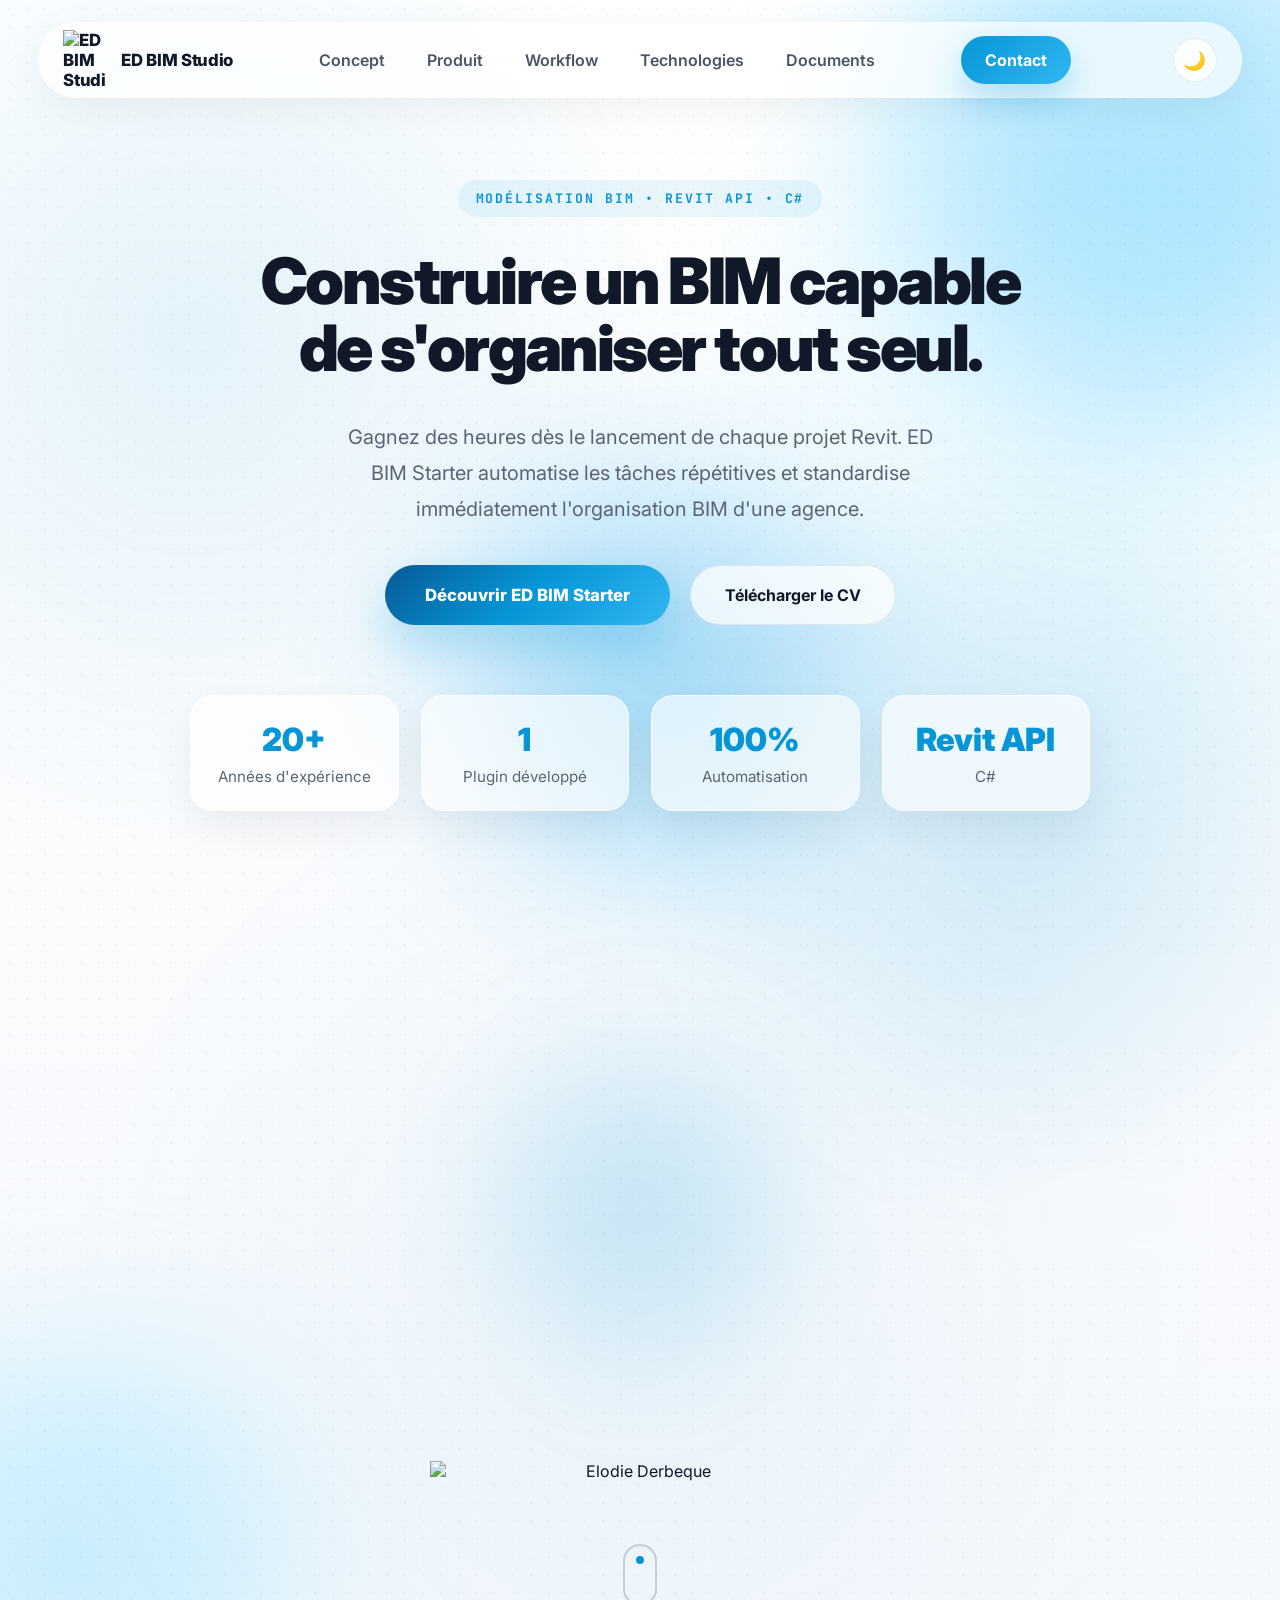
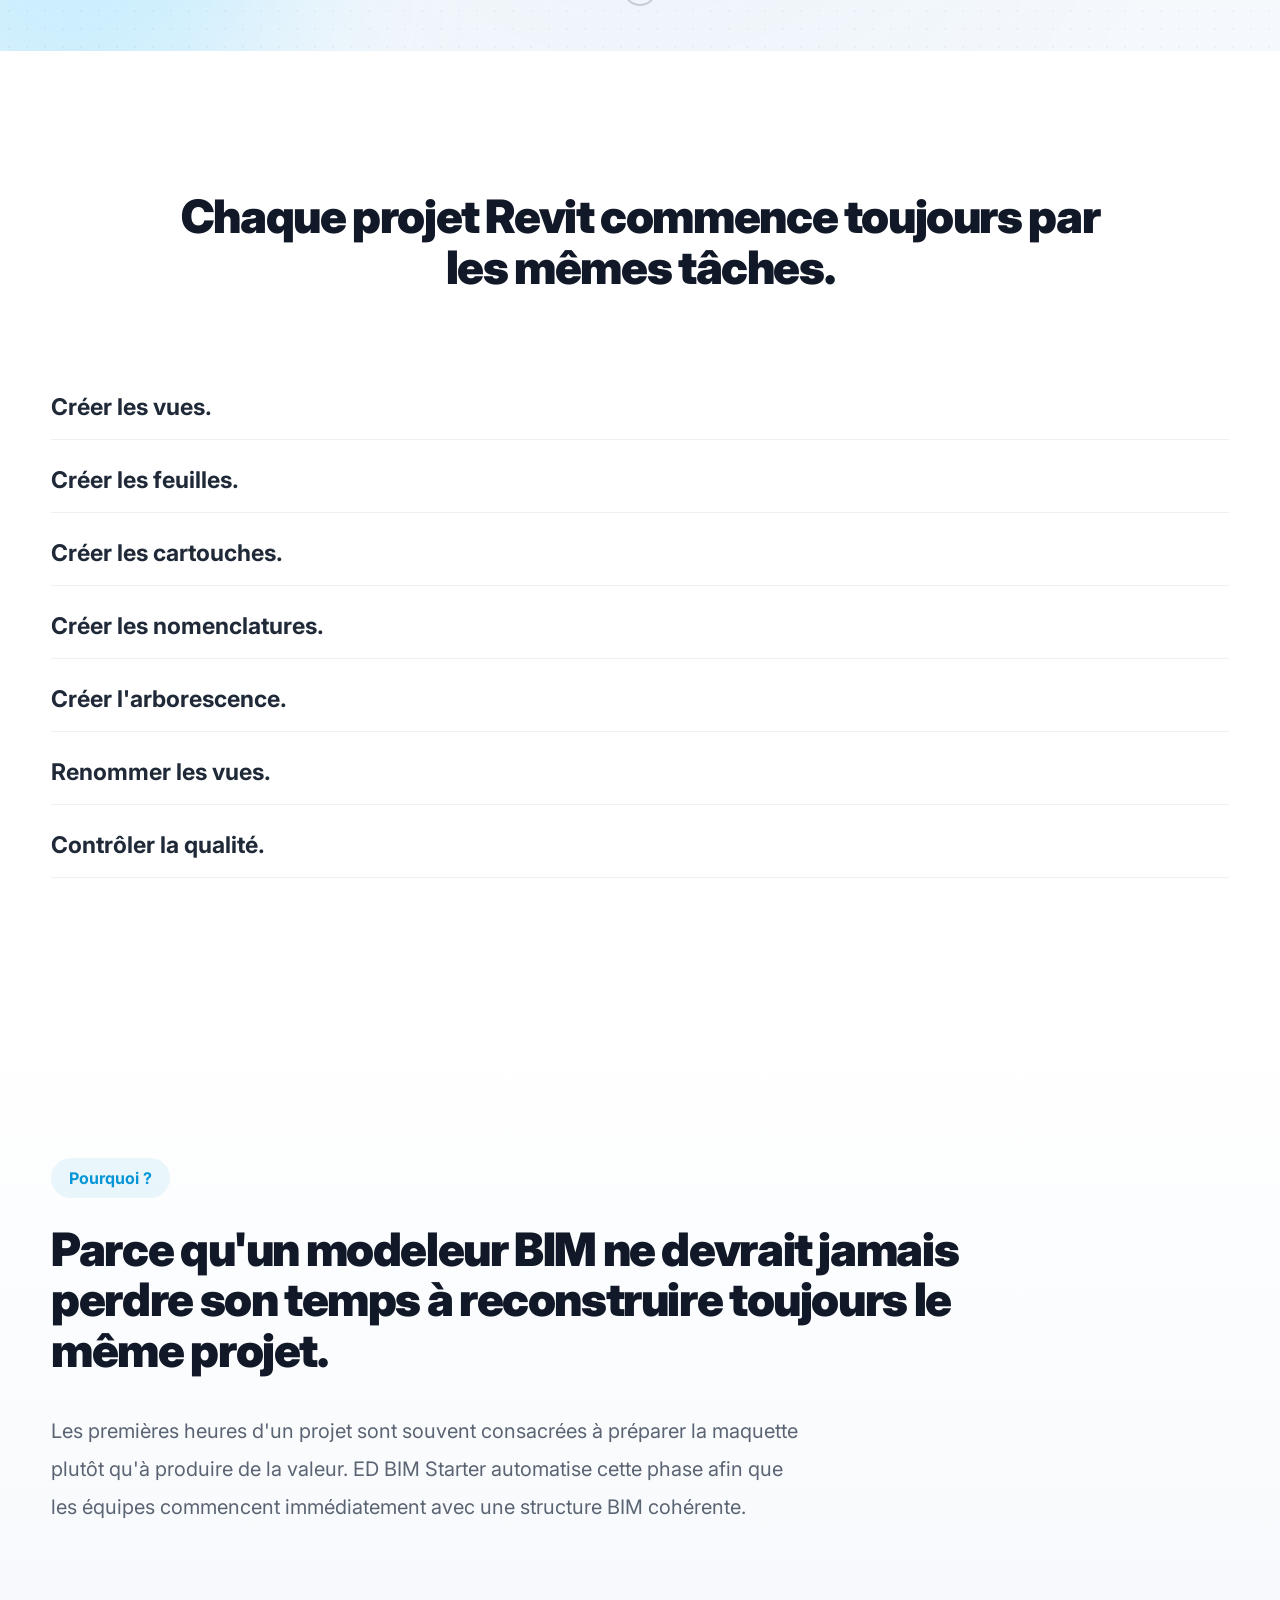
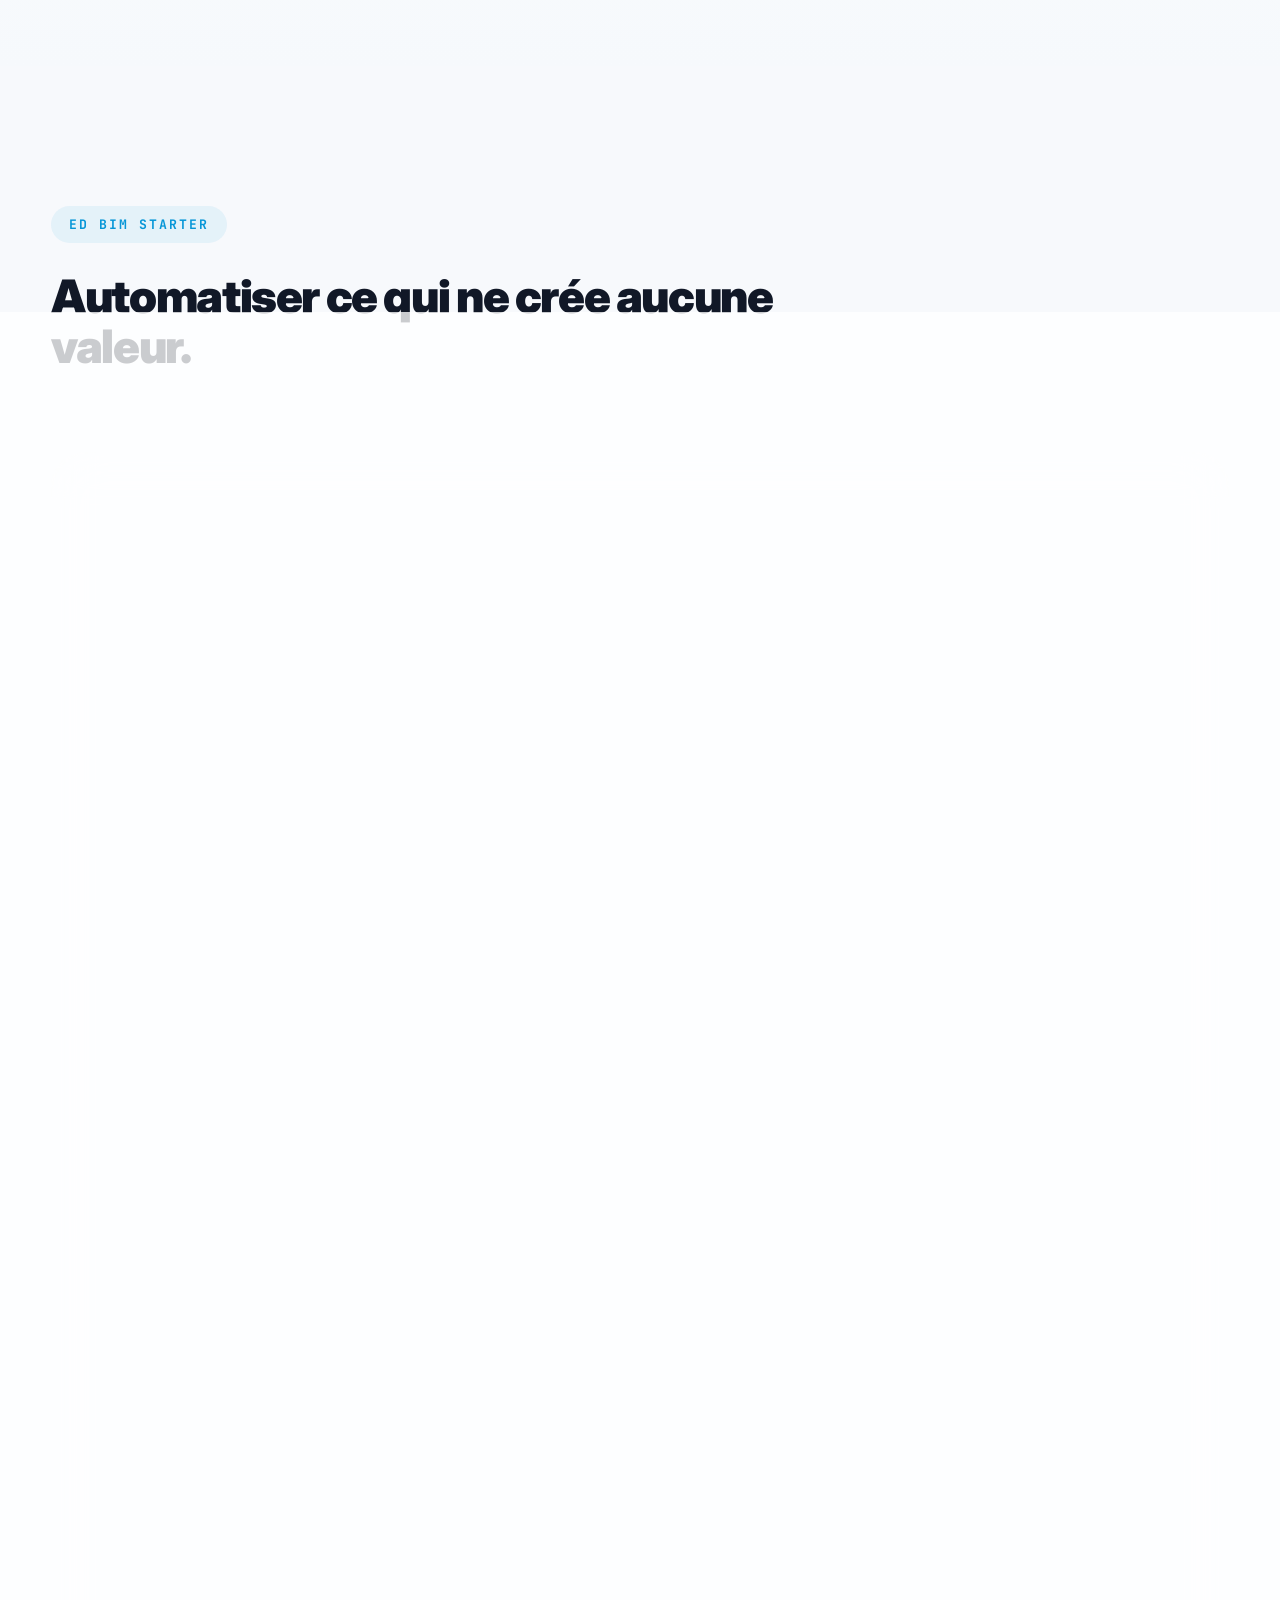
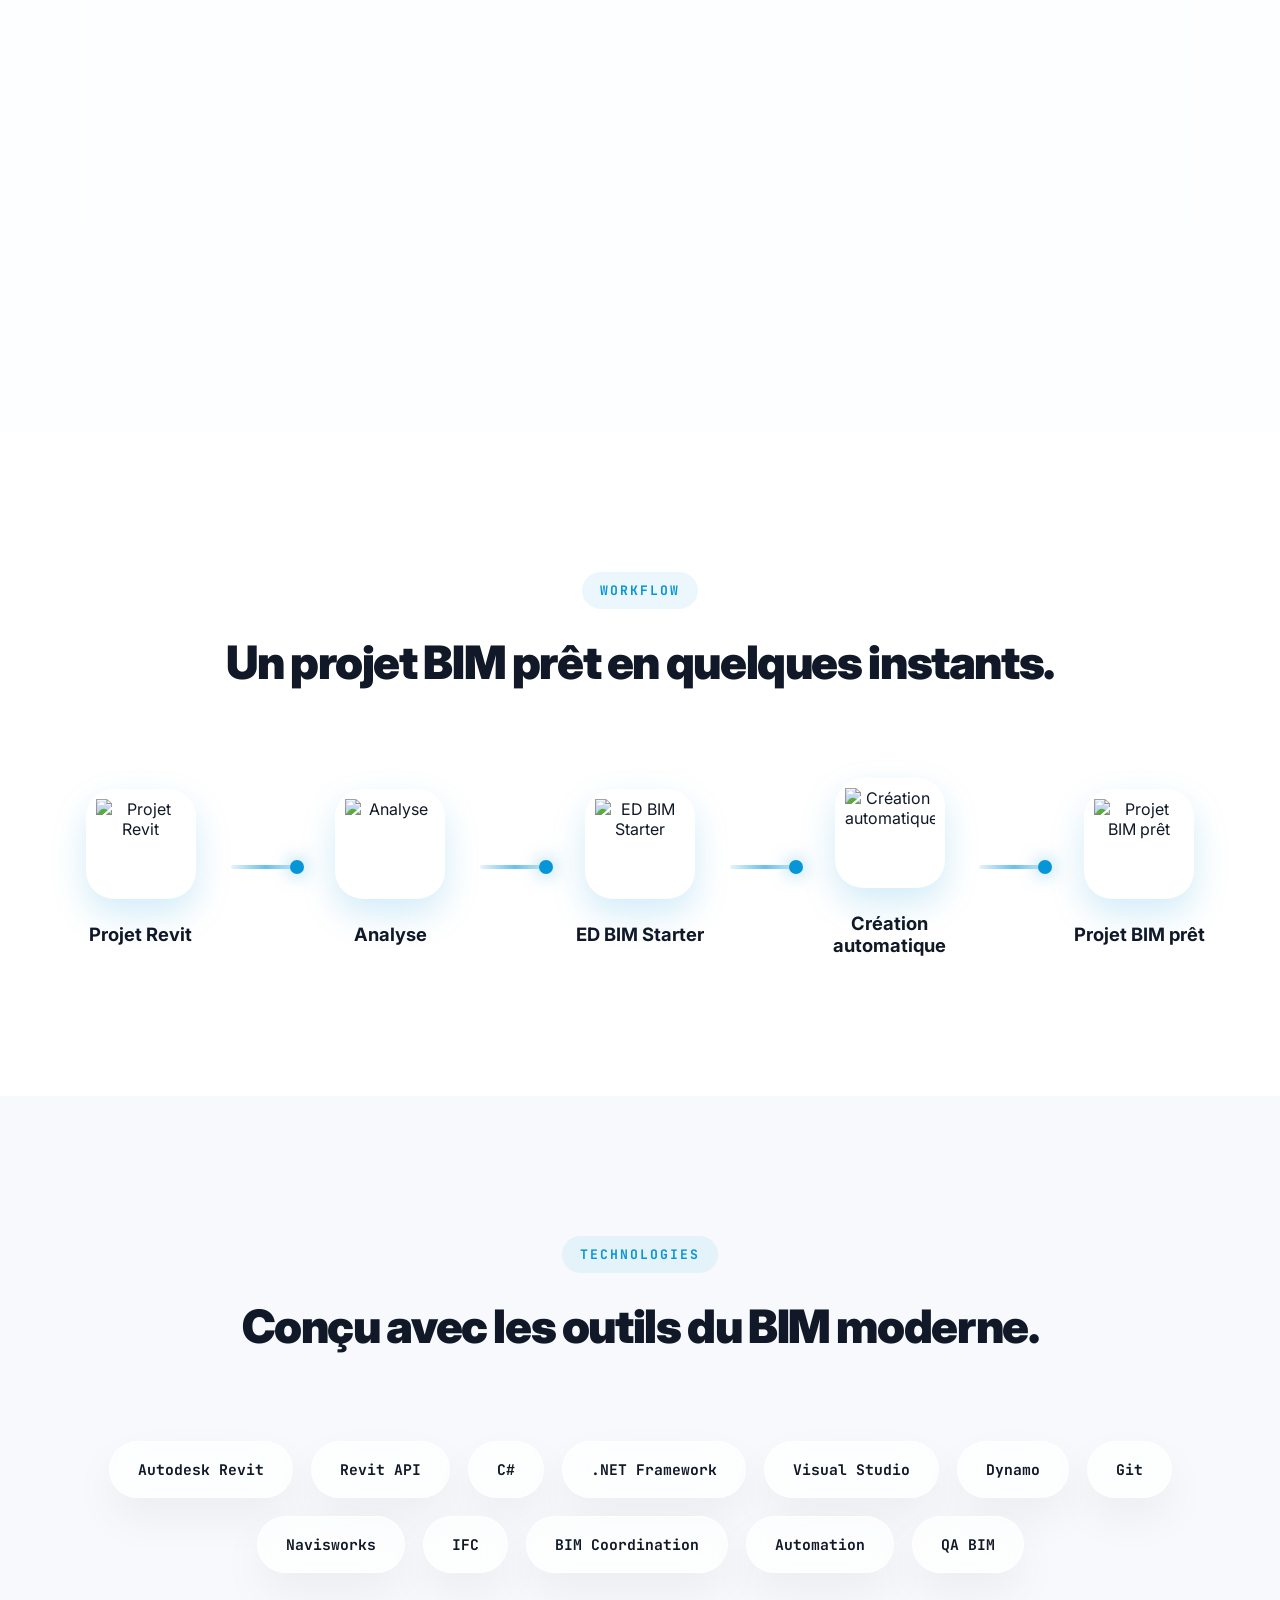
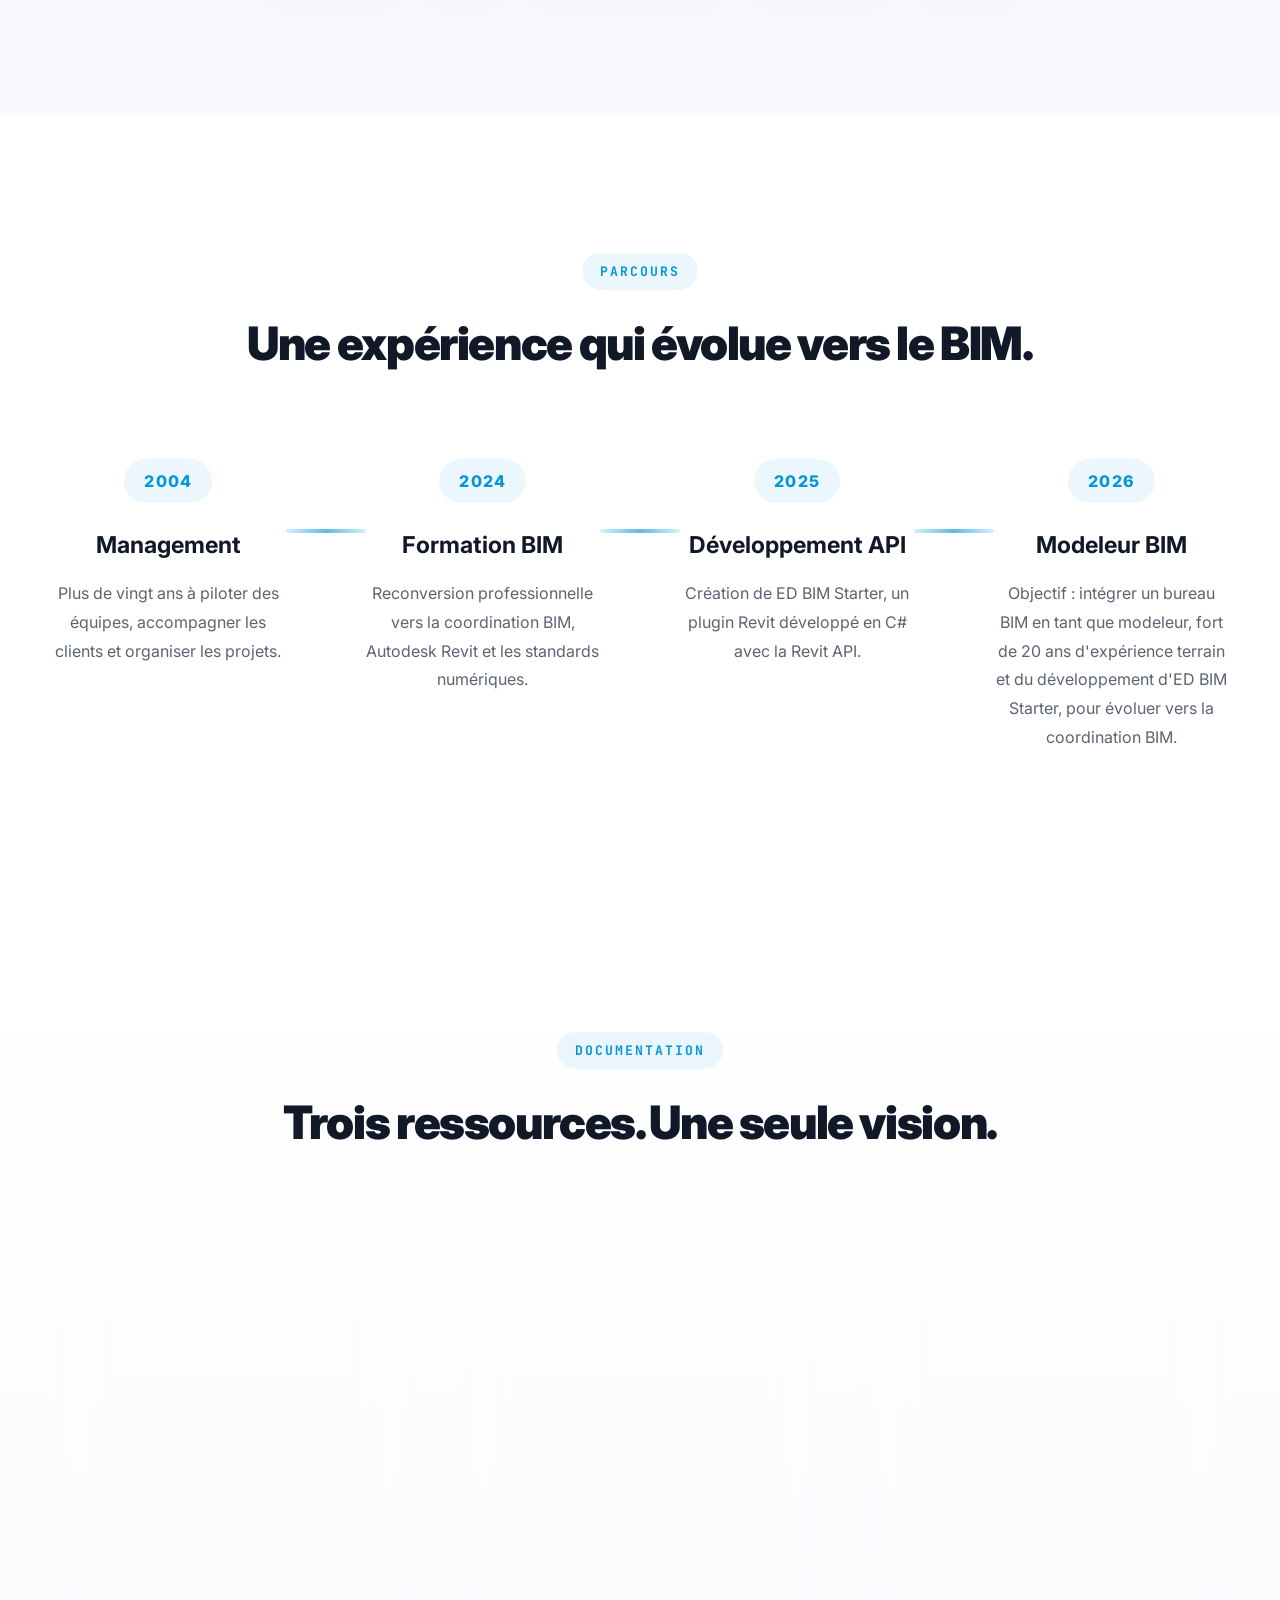
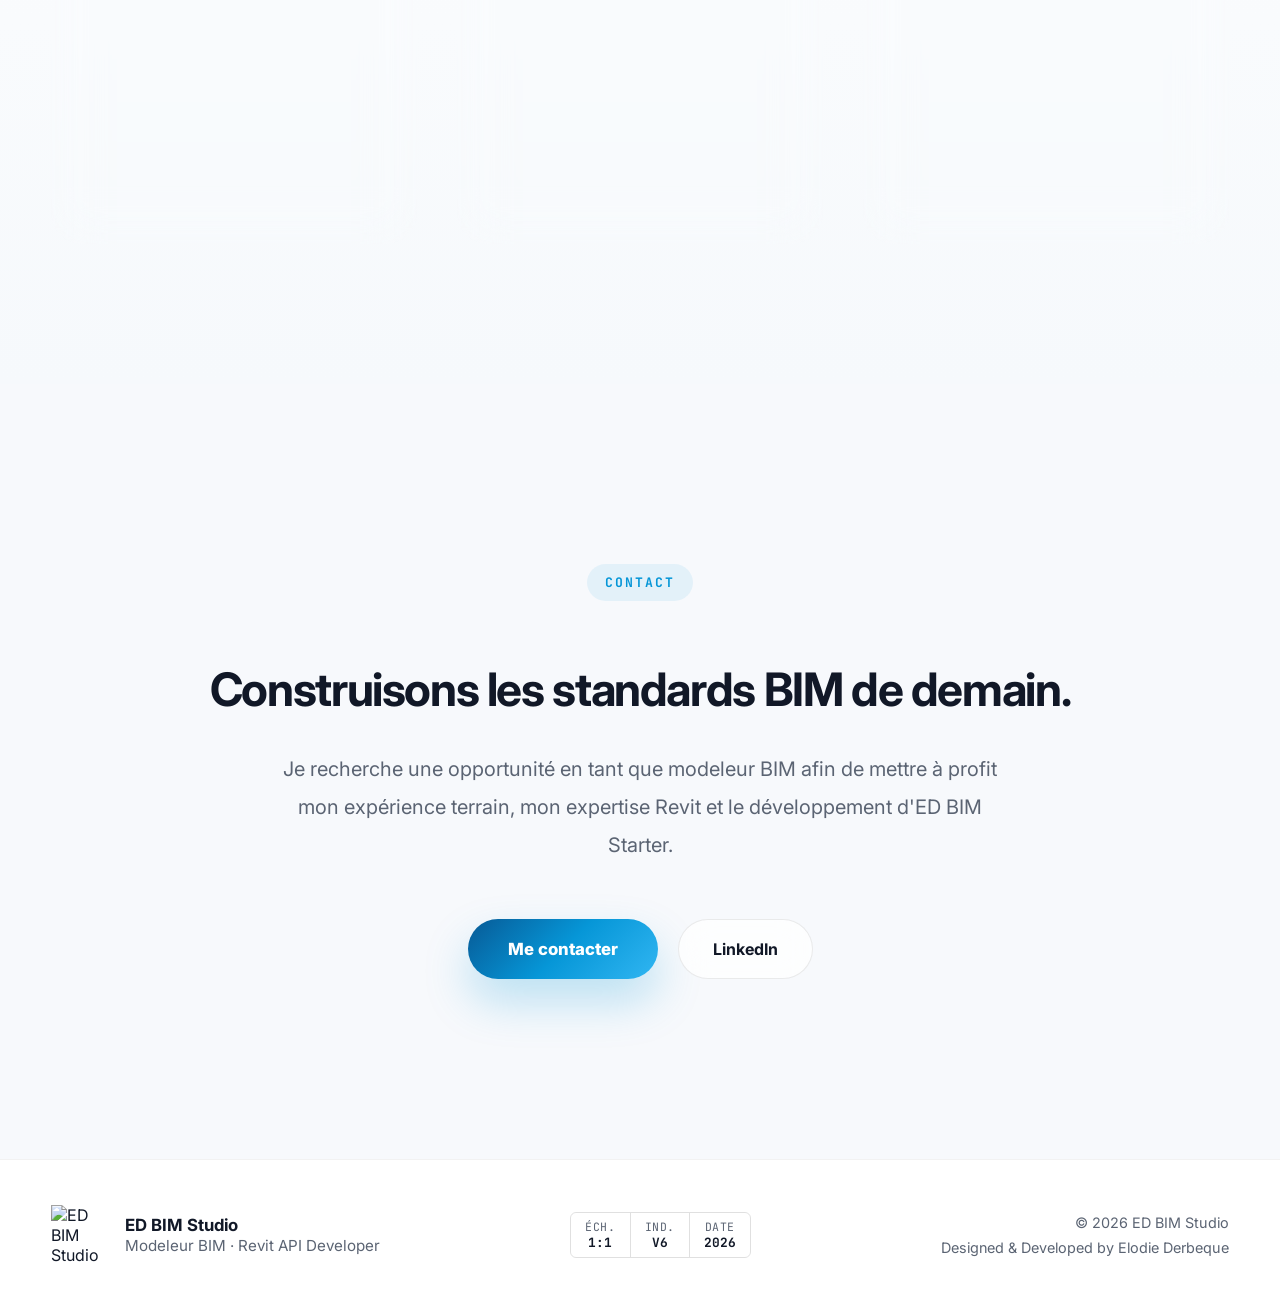
==== commit db8c96bc: "Add files via upload" ====
--- a/index.html
+++ b/index.html
@@ -39,7 +39,7 @@
 
         <a href="#" class="logo">
 
-            <img src="assets/Logo.png" alt="ED BIM Studio">
+            <img src="actifs/Logo.png" alt="ED BIM Studio">
 
             <span>ED BIM Studio</span>
 
@@ -143,7 +143,7 @@
 
                 </a>
 
-                <a href="assets/CV.pdf"
+                <a href="actifs/CV.pdf"
                     target="_blank"
                     class="secondaryButton">
 
@@ -244,7 +244,7 @@
             <div class="portrait">
 
                 <img
-                    src="assets/Photo.png"
+                    src="actifs/Photo.png"
                     alt="Elodie Derbeque">
 
             </div>
@@ -399,7 +399,7 @@
 
                 <div class="sidebarLogo">
 
-                    <img src="assets/Logo.png" alt="ED BIM Starter">
+                    <img src="actifs/Logo.png" alt="ED BIM Starter">
 
                 </div>
 
@@ -460,7 +460,7 @@
                 <div class="tabContent active" data-tab="dashboard">
 
                     <img
-                        src="assets/plugin.png"
+                        src="actifs/plugin.png"
                         alt="ED BIM Starter">
 
                 </div>
@@ -618,7 +618,7 @@
 
             <div class="workflowIcon">
 
-                <img src="assets/workflow-01-revit.png" alt="Projet Revit">
+                <img src="actifs/workflow-01-revit.png" alt="Projet Revit">
 
             </div>
 
@@ -636,7 +636,7 @@
 
             <div class="workflowIcon">
 
-                <img src="assets/workflow-02-analyse.png" alt="Analyse">
+                <img src="actifs/workflow-02-analyse.png" alt="Analyse">
 
             </div>
 
@@ -654,7 +654,7 @@
 
             <div class="workflowIcon">
 
-                <img src="assets/workflow-03-edbimstarter.png" alt="ED BIM Starter">
+                <img src="actifs/workflow-03-edbimstarter.png" alt="ED BIM Starter">
 
             </div>
 
@@ -672,7 +672,7 @@
 
             <div class="workflowIcon">
 
-                <img src="assets/workflow-04-creation.png" alt="Création automatique">
+                <img src="actifs/workflow-04-creation.png" alt="Création automatique">
 
             </div>
 
@@ -690,7 +690,7 @@
 
             <div class="workflowIcon">
 
-                <img src="assets/workflow-05-pret.png" alt="Projet BIM prêt">
+                <img src="actifs/workflow-05-pret.png" alt="Projet BIM prêt">
 
             </div>
 
@@ -978,7 +978,7 @@
                     </p>
 
                     <a
-                        href="assets/CV.pdf"
+                        href="actifs/CV.pdf"
                         target="_blank"
                         class="finderButton">
 
@@ -1037,7 +1037,7 @@
                     </p>
 
                     <a
-                        href="assets/TFE.pdf"
+                        href="actifs/TFE.pdf"
                         target="_blank"
                         class="finderButton">
 
@@ -1095,7 +1095,7 @@
                     </p>
 
                     <a
-                        href="assets/ED_BIM_Starter_Installation.exe"
+                        href="actifs/ED_BIM_Starter_Installation.exe"
                         download
                         class="finderButton">
 
@@ -1180,7 +1180,7 @@
         <div class="footerBrand">
 
             <img
-                src="assets/Logo.png"
+                src="actifs/Logo.png"
                 alt="ED BIM Studio">
 
             <div>
